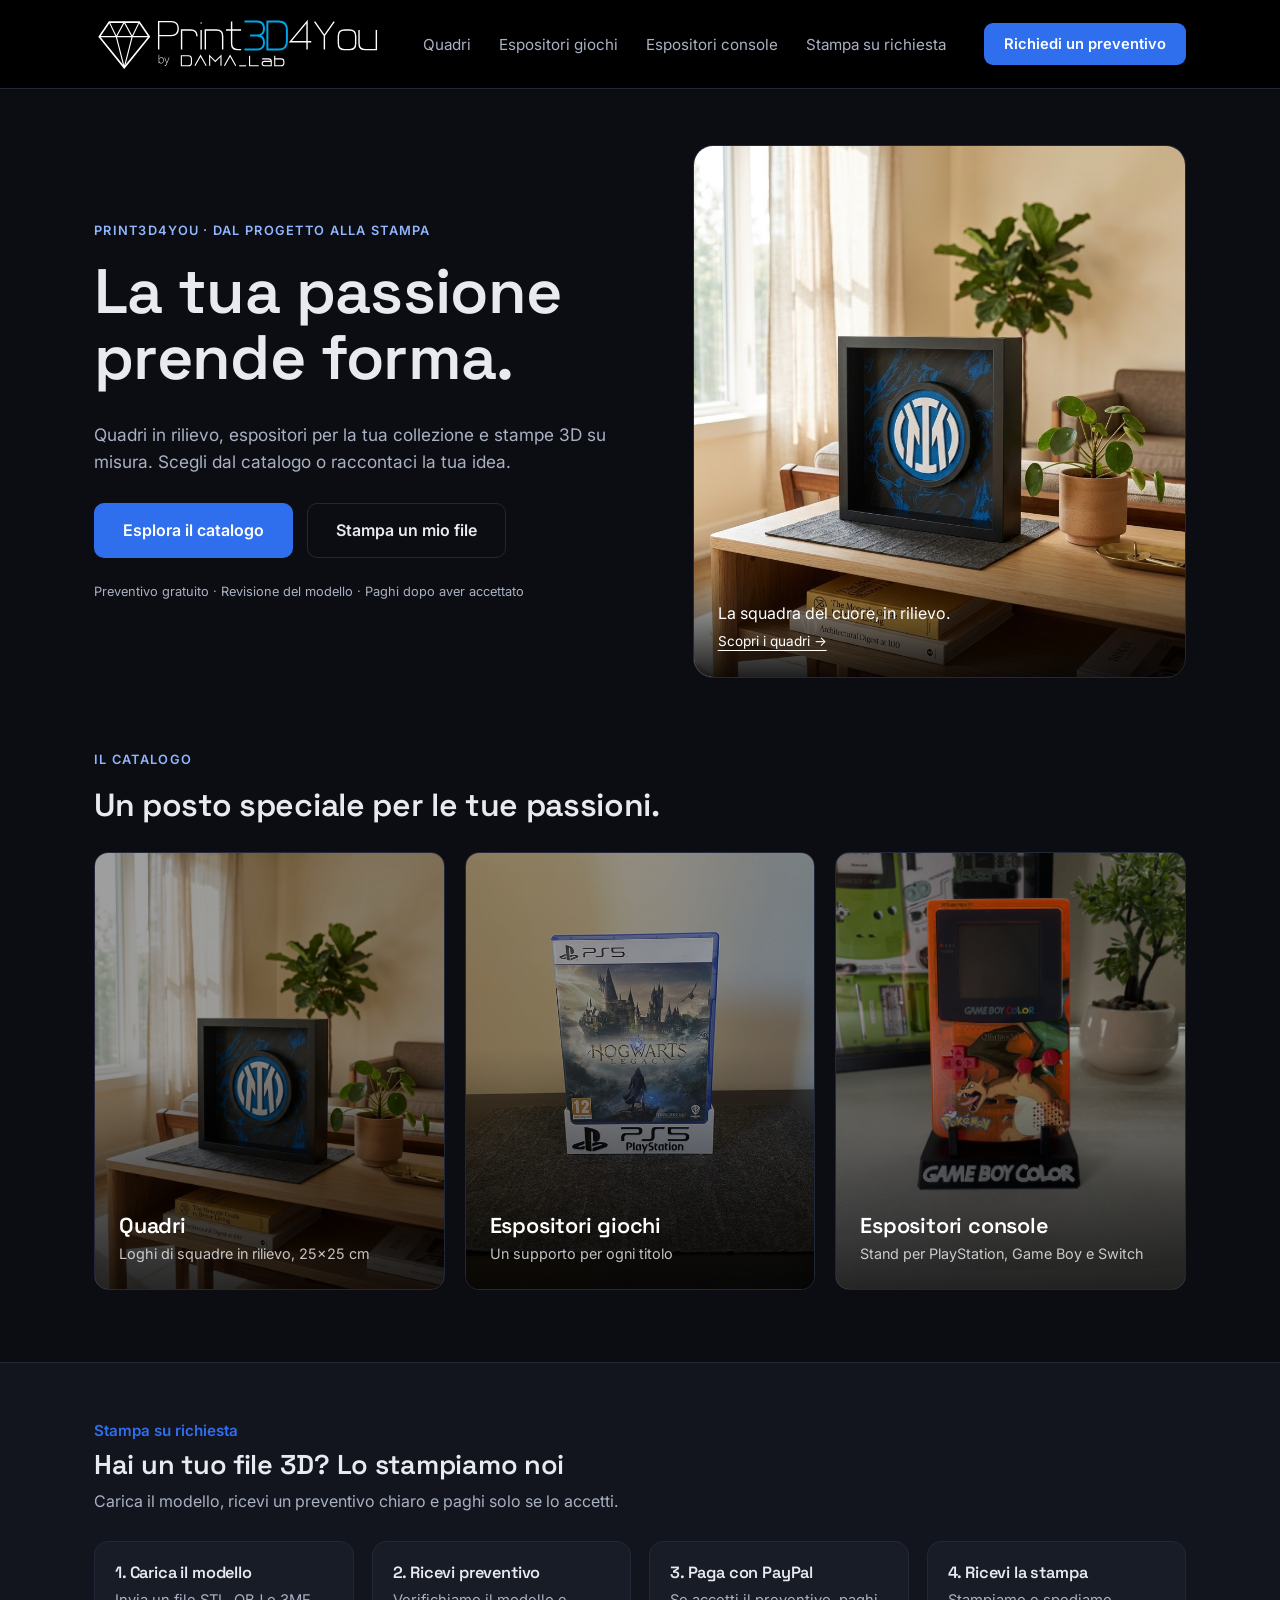
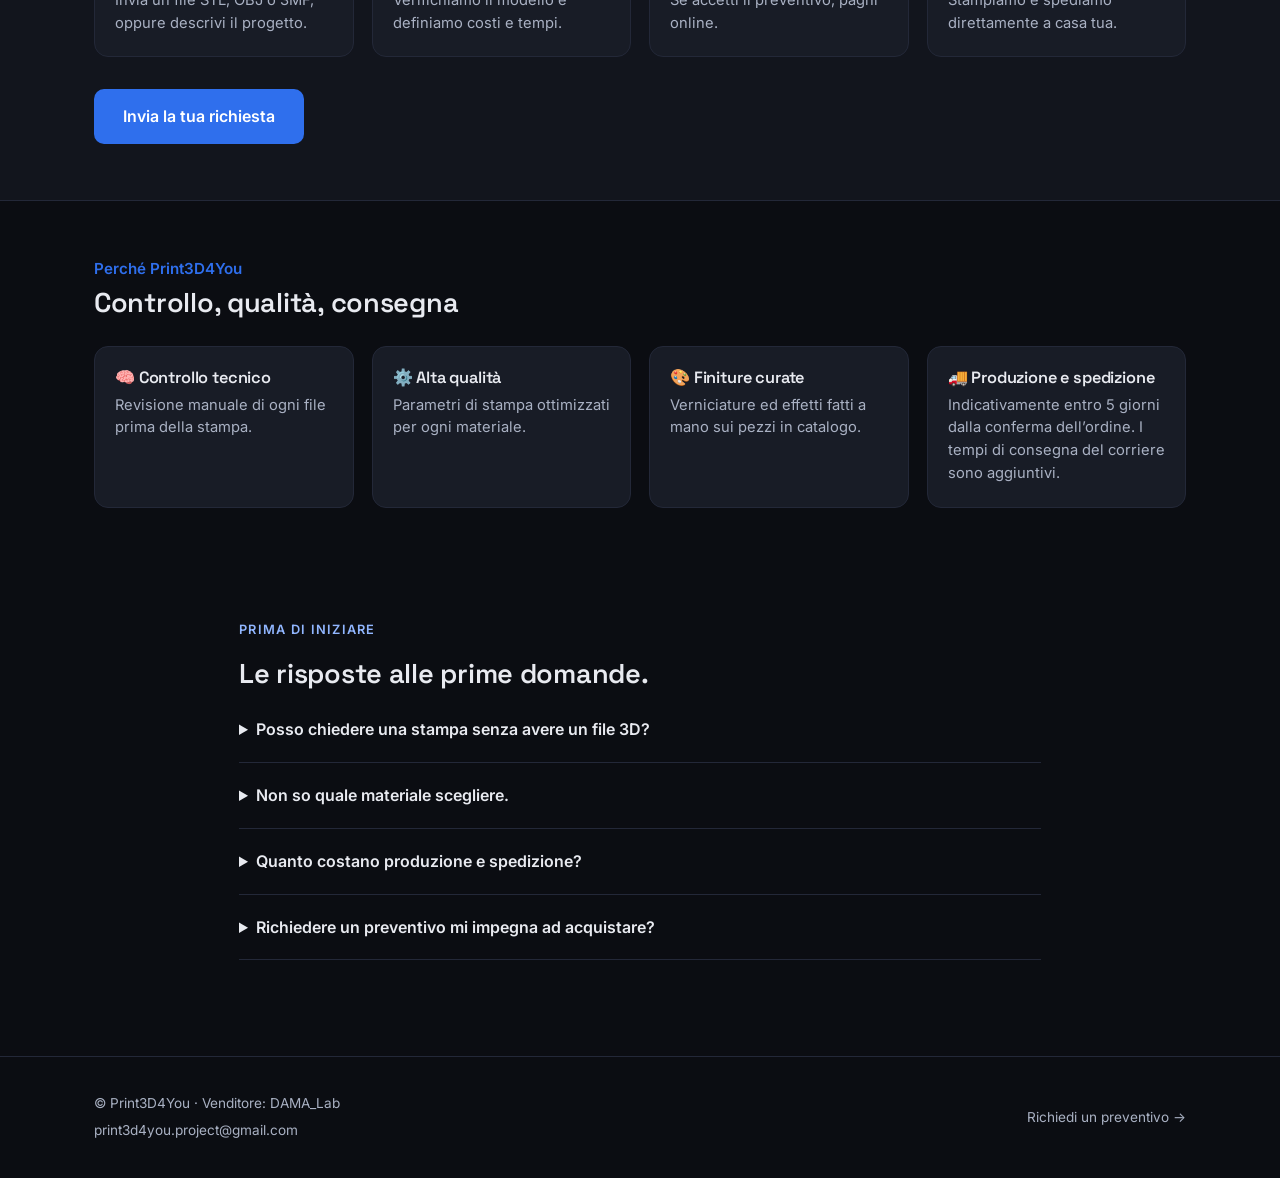
==== index.html @ f0dc63ad "Applica logo Print3D4You by DAMA_Lab bianco su nero al sito" ====
<!DOCTYPE html>
<html lang="it">
<head>
<meta charset="UTF-8">
<meta name="viewport" content="width=device-width, initial-scale=1.0">
<meta name="description" content="Stampa 3D su richiesta, quadri con loghi delle squadre ed espositori per console e videogiochi. Preventivo gratuito per prodotti a catalogo e progetti personalizzati.">
<title>Print3D4You | Stampa 3D su richiesta</title>
<link rel="preconnect" href="https://fonts.googleapis.com">
<link href="https://fonts.googleapis.com/css2?family=Space+Grotesk:wght@500;600;700&family=Inter:wght@400;500;600&display=swap" rel="stylesheet">
<link rel="stylesheet" href="styles.css">
<script>
window.TRACKING_CONFIG = { measurementId: "G-C6DGYZ65X0" };
</script>
<script async src="https://www.googletagmanager.com/gtag/js?id=G-C6DGYZ65X0"></script>
<script>
window.dataLayer = window.dataLayer || [];
function gtag(){dataLayer.push(arguments);}
gtag("js", new Date());
gtag("config", "G-C6DGYZ65X0");
</script>
<script src="tracking.js" defer></script>
<script src="site.js" defer></script>
</head>
<body>
<a class="skip-link" href="#contenuto">Vai al contenuto</a>

<header class="site">
  <nav class="nav" aria-label="Navigazione principale">
    <a class="brand" href="index.html">
      <img src="site_images/brand/print3d4you-by-dama-lab-nero.svg" alt="Print3D4You by DAMA_Lab" width="1660" height="320">
    </a>
    <button class="nav-toggle" type="button" aria-expanded="false" aria-controls="main-menu">Menu <span aria-hidden="true">☰</span></button>
    <ul id="main-menu">
      <li><a href="quadri.html">Quadri</a></li>
      <li><a href="espositori-giochi.html">Espositori giochi</a></li>
      <li><a href="espositori-console.html">Espositori console</a></li>
      <li><a href="richiesta.html">Stampa su richiesta</a></li>
    </ul>
    <a class="cta" href="richiesta.html">Richiedi un preventivo</a>
  </nav>
</header>

<main id="contenuto">

  <section class="hero hero-split">
    <div class="hero-copy">
      <span class="eyebrow">Print3D4You · Dal progetto alla stampa</span>
      <h1>La tua passione prende forma.</h1>
      <p class="lead">Quadri in rilievo, espositori per la tua collezione e stampe 3D su misura. Scegli dal catalogo o raccontaci la tua idea.</p>
      <div class="hero-actions">
        <a class="btn btn-primary" href="#catalogo">Esplora il catalogo</a>
        <a class="btn btn-ghost" href="richiesta.html">Stampa un mio file</a>
      </div>
      <p class="hero-note">Preventivo gratuito · Revisione del modello · Paghi dopo aver accettato</p>
    </div>
    <figure class="hero-visual">
      <img src="site_images/quadro_inter_1.jpg" alt="Quadro Inter con logo in rilievo e sfondo effetto marmo" fetchpriority="high" width="1024" height="1024">
      <figcaption><span>La squadra del cuore, in rilievo.</span><a href="quadri.html">Scopri i quadri →</a></figcaption>
    </figure>
  </section>

  <section class="categories" id="catalogo">
    <div class="wrap">
      <div class="section-heading"><span class="eyebrow">Il catalogo</span><h2>Un posto speciale per le tue passioni.</h2></div>
      <div class="cat-grid">
        <a class="cat-card" href="quadri.html">
          <img loading="lazy" decoding="async" src="site_images/quadro_inter_1.jpg" alt="Quadro logo squadra di calcio stampato in 3D">
          <div class="overlay">
            <h3>Quadri</h3>
            <span class="count">Loghi di squadre in rilievo, 25×25 cm</span>
          </div>
        </a>
        <a class="cat-card" href="espositori-giochi.html">
          <img loading="lazy" decoding="async" src="site_images/espo_ps5.jpg" alt="Espositore per videogioco PS5">
          <div class="overlay">
            <h3>Espositori giochi</h3>
            <span class="count">Un supporto per ogni titolo</span>
          </div>
        </a>
        <a class="cat-card" href="espositori-console.html">
          <img loading="lazy" decoding="async" src="site_images/console/game-boy-color-con-console.jpg" alt="Stand per Game Boy Color con console esposta">
          <div class="overlay">
            <h3>Espositori console</h3>
            <span class="count">Stand per PlayStation, Game Boy e Switch</span>
          </div>
        </a>
      </div>
    </div>
  </section>

  <section class="block tinted">
    <div class="wrap">
      <span class="kicker">Stampa su richiesta</span>
      <h2>Hai un tuo file 3D? Lo stampiamo noi</h2>
      <p>Carica il modello, ricevi un preventivo chiaro e paghi solo se lo accetti.</p>
      <div class="grid-4">
        <div class="feat">
          <h4>1. Carica il modello</h4>
          <p>Invia un file STL, OBJ o 3MF, oppure descrivi il progetto.</p>
        </div>
        <div class="feat">
          <h4>2. Ricevi preventivo</h4>
          <p>Verifichiamo il modello e definiamo costi e tempi.</p>
        </div>
        <div class="feat">
          <h4>3. Paga con PayPal</h4>
          <p>Se accetti il preventivo, paghi online.</p>
        </div>
        <div class="feat">
          <h4>4. Ricevi la stampa</h4>
          <p>Stampiamo e spediamo direttamente a casa tua.</p>
        </div>
      </div>
      <div style="margin-top:32px;">
        <a class="btn btn-primary" href="richiesta.html">Invia la tua richiesta</a>
      </div>
    </div>
  </section>

  <section class="block">
    <div class="wrap">
      <span class="kicker">Perché Print3D4You</span>
      <h2>Controllo, qualità, consegna</h2>
      <div class="grid-4">
        <div class="feat">
          <h4>🧠 Controllo tecnico</h4>
          <p>Revisione manuale di ogni file prima della stampa.</p>
        </div>
        <div class="feat">
          <h4>⚙️ Alta qualità</h4>
          <p>Parametri di stampa ottimizzati per ogni materiale.</p>
        </div>
        <div class="feat">
          <h4>🎨 Finiture curate</h4>
          <p>Verniciature ed effetti fatti a mano sui pezzi in catalogo.</p>
        </div>
        <div class="feat">
          <h4>🚚 Produzione e spedizione</h4>
          <p>Indicativamente entro 5 giorni dalla conferma dell’ordine. I tempi di consegna del corriere sono aggiuntivi.</p>
        </div>
      </div>
    </div>
  </section>

  <section class="block" id="domande">
    <div class="wrap faq-wrap">
      <span class="eyebrow">Prima di iniziare</span><h2>Le risposte alle prime domande.</h2>
      <details><summary>Posso chiedere una stampa senza avere un file 3D?</summary><p>Sì. Descrivi cosa vuoi realizzare nel modulo e indica dimensioni, utilizzo e quantità: valuteremo insieme la fattibilità.</p></details>
      <details><summary>Non so quale materiale scegliere.</summary><p>Scrivi “Consigliatemi voi” nel campo materiale e spiega come userai il pezzo, soprattutto se sarà esposto a calore o all’esterno.</p></details>
      <details><summary>Quanto costano produzione e spedizione?</summary><p>Il costo dipende da modello, materiale, finitura e quantità ed è specificato nel preventivo. Produzione e spedizione avvengono indicativamente entro 5 giorni dalla conferma dell’ordine; i tempi di consegna del corriere sono aggiuntivi. Per progetti complessi o quantità elevate, eventuali tempi diversi saranno indicati nel preventivo.</p></details>
      <details><summary>Richiedere un preventivo mi impegna ad acquistare?</summary><p>No. La richiesta è gratuita e puoi valutare il preventivo prima di accettarlo.</p></details>
    </div>
  </section>

</main>

<footer class="site">
  <div class="wrap">
    <div class="seller-contact">
      <p>© Print3D4You · Venditore: DAMA_Lab</p>
      <a href="mailto:print3d4you.project@gmail.com">print3d4you.project@gmail.com</a>
    </div>
    <a href="richiesta.html">Richiedi un preventivo →</a>
  </div>
</footer>

</body>
</html>
---- styles.css ----
/* ===== Print3D4You — Design System ===== */
:root{
  --bg: #0b0d12;
  --surface: #12151d;
  --surface-2: #181c26;
  --border: #232838;
  --text: #e8eaf0;
  --text-dim: #a9b1c3;
  --accent: #2f6fed;
  --accent-hover: #4a82f5;
  --accent-soft: rgba(47,111,237,0.12);
  --radius: 14px;
  --maxw: 1140px;
}

*{ box-sizing:border-box; }

html{ scroll-behavior:smooth; }

body{
  margin:0;
  background:var(--bg);
  color:var(--text);
  font-family:'Inter',-apple-system,sans-serif;
  line-height:1.55;
  -webkit-font-smoothing:antialiased;
}

h1,h2,h3,h4{
  font-family:'Space Grotesk',sans-serif;
  font-weight:600;
  line-height:1.15;
  margin:0 0 .5em;
  letter-spacing:-0.01em;
}

p{ margin:0 0 1em; color:var(--text-dim); max-width:65ch; }

a{ color:inherit; }

img{ max-width:100%; display:block; }

.wrap{ max-width:var(--maxw); margin:0 auto; padding:0 24px; }

/* ---- Header ---- */
header.site{
  position:sticky; top:0; z-index:50;
  background:#000;
  backdrop-filter:blur(10px);
  border-bottom:1px solid var(--border);
}
.nav{
  display:flex; align-items:center; justify-content:space-between;
  padding:16px 24px; max-width:var(--maxw); margin:0 auto;
}
.nav .brand{ display:flex; align-items:center; flex-shrink:0; text-decoration:none; }
.nav .brand img{ width:290px; height:auto; }
.nav ul{ list-style:none; display:flex; gap:28px; margin:0; padding:0; }
.nav ul a{ text-decoration:none; color:var(--text-dim); font-size:0.95rem; transition:color .2s; }
.nav ul a:hover, .nav ul a.active{ color:var(--text); }
.nav .cta{
  background:var(--accent); color:#fff; padding:10px 20px; border-radius:9px;
  text-decoration:none; font-size:0.92rem; font-weight:600; transition:background .2s;
}
.nav .cta:hover{ background:var(--accent-hover); }
.nav-toggle{ display:none; }

/* ---- Hero ---- */
.hero{ padding:72px 0 56px; max-width:var(--maxw); margin:0 auto; padding-left:24px; padding-right:24px; }
.hero h1{ font-size:clamp(2.1rem, 4.5vw, 3.2rem); max-width:16ch; }
.hero p.lead{ font-size:1.15rem; max-width:52ch; margin-bottom:1.6em; }
.hero-actions{ display:flex; gap:14px; flex-wrap:wrap; }

.btn{
  display:inline-block; padding:14px 28px; border-radius:10px;
  text-decoration:none; font-weight:600; font-size:1rem; transition:.2s;
  border:1px solid transparent;
}
.btn-primary{ background:var(--accent); color:#fff; }
.btn-primary:hover{ background:var(--accent-hover); }
.btn-ghost{ background:transparent; color:var(--text); border-color:var(--border); }
.btn-ghost:hover{ border-color:var(--accent); color:var(--accent); }

/* ---- Category tiles (hub) ---- */
.categories{ padding:8px 0 72px; }
.cat-grid{
  display:grid; grid-template-columns:repeat(3,1fr); gap:20px;
}
.cat-card{
  position:relative; display:block; text-decoration:none;
  border-radius:var(--radius); overflow:hidden; aspect-ratio:4/5;
  background:var(--surface); border:1px solid var(--border);
}
.cat-card img{
  position:absolute; inset:0; width:100%; height:100%; object-fit:cover;
  filter:brightness(0.62) saturate(1.05); transition:filter .35s, transform .35s;
}
.cat-card:hover img{ filter:brightness(0.75) saturate(1.15); transform:scale(1.04); }
.cat-card .overlay{
  position:absolute; inset:0; display:flex; flex-direction:column; justify-content:flex-end;
  padding:24px; background:linear-gradient(to top, rgba(0,0,0,0.75) 0%, rgba(0,0,0,0) 55%);
}
.cat-card h3{ color:#fff; font-size:1.35rem; margin-bottom:.2em; }
.cat-card .count{ color:rgba(255,255,255,0.75); font-size:0.9rem; }

/* ---- Sections ---- */
section.block{ padding:56px 0; }
section.block.tinted{ background:var(--surface); border-top:1px solid var(--border); border-bottom:1px solid var(--border); }
.block h2{ font-size:1.7rem; margin-bottom:.3em; }
.block .kicker{ color:var(--accent); font-size:0.95rem; font-weight:600; margin-bottom:.4em; display:block; }

.grid-4{ display:grid; grid-template-columns:repeat(4,1fr); gap:18px; margin-top:28px; }
.feat{
  background:var(--surface-2); border:1px solid var(--border); border-radius:var(--radius);
  padding:22px 20px;
}
.feat h4{ font-size:1.02rem; margin-bottom:.35em; }
.feat p{ font-size:0.92rem; margin:0; }

/* ---- Product grid (catalog pages) ---- */
.catalog-hero{ padding:52px 0 12px; }
.catalog-hero .breadcrumb{ color:var(--text-dim); font-size:0.9rem; margin-bottom:18px; }
.catalog-hero .breadcrumb a{ color:var(--text-dim); text-decoration:none; }
.catalog-hero .breadcrumb a:hover{ color:var(--accent); }
.catalog-hero h1{ font-size:clamp(1.8rem,3.5vw,2.6rem); }

.product-grid{
  display:grid; grid-template-columns:repeat(3,1fr); gap:22px;
  padding:32px 0 72px;
}
.product-card{
  background:var(--surface); border:1px solid var(--border); border-radius:var(--radius);
  overflow:hidden; display:flex; flex-direction:column;
}
.product-card .img-wrap{ aspect-ratio:1/1; overflow:hidden; background:#000; }
.product-card img{ width:100%; height:100%; object-fit:cover; transition:transform .4s; }
.product-card:hover img{ transform:scale(1.05); }
.product-card .info{ padding:18px 18px 20px; }
.product-card h3{ font-size:1.08rem; margin-bottom:.25em; }
.product-card .tag{ display:inline-block; font-size:0.78rem; color:var(--accent); background:var(--accent-soft); padding:3px 10px; border-radius:20px; margin-bottom:10px; }
.product-card p{ font-size:0.9rem; margin:0 0 14px; }
.product-card .price-row{ display:flex; align-items:center; justify-content:space-between; }
.product-card .price{ font-family:'Space Grotesk',sans-serif; font-weight:600; font-size:1.15rem; color:var(--text); }
.product-card .mini-btn{
  font-size:0.85rem; color:var(--accent); text-decoration:none; font-weight:600;
}
.product-card .mini-btn:hover{ color:var(--accent-hover); }

.empty-note{
  grid-column:1/-1; text-align:center; padding:40px 20px; color:var(--text-dim);
  border:1px dashed var(--border); border-radius:var(--radius);
}

/* ---- Footer ---- */
footer.site{
  border-top:1px solid var(--border); padding:36px 0; margin-top:40px;
}
footer.site .wrap{ display:flex; justify-content:space-between; align-items:center; flex-wrap:wrap; gap:12px; }
footer.site p{ margin:0; font-size:0.85rem; color:var(--text-dim); }
footer.site a{ color:var(--text-dim); text-decoration:none; font-size:0.85rem; }
footer.site a:hover{ color:var(--accent); }

/* ---- Responsive ---- */
@media (max-width:900px){
  .cat-grid{ grid-template-columns:1fr; }
  .product-grid{ grid-template-columns:repeat(2,1fr); }
  .grid-4{ grid-template-columns:repeat(2,1fr); }
  .nav ul{ display:none; }
}
@media (max-width:560px){
  .product-grid{ grid-template-columns:1fr; }
  .grid-4{ grid-template-columns:1fr; }
}

[hidden]{ display:none !important; }
:focus-visible{ outline:3px solid #8cb5ff; outline-offset:5px; }
.skip-link{ position:fixed; top:-100px; left:16px; z-index:100; background:var(--accent); padding:12px; border-radius:8px; }
.skip-link:focus{ top:12px; }
.eyebrow{ display:block; color:#91b6ff; font-size:.8rem; font-weight:600; letter-spacing:.1em; text-transform:uppercase; margin-bottom:18px; }
.hero-split{ display:grid; grid-template-columns:1.1fr 1fr; align-items:center; gap:56px; padding-top:56px; padding-bottom:64px; }
.hero-split h1{ max-width:14ch; font-size:clamp(2.4rem,4.9vw,4.1rem); line-height:1.05; }
.hero-split p.lead{ font-size:1.08rem; }
.hero-note{ font-size:.8rem; margin:24px 0 0; }
.hero-visual{ position:relative; margin:0; border-radius:20px; overflow:hidden; border:1px solid var(--border); }
.hero-visual img{ width:100%; height:auto; aspect-ratio:1/1.08; object-fit:cover; }
.hero-visual figcaption{ position:absolute; inset:auto 0 0; display:flex; flex-direction:column; gap:6px; padding:24px; color:white; background:linear-gradient(transparent,rgba(0,0,0,.88)); padding-top:60px; }
.hero-visual figcaption a{ font-size:.85rem; text-underline-offset:4px; }
.section-heading{ margin-bottom:28px; }
.section-heading h2{ font-size:clamp(1.5rem,3vw,2rem); }
.custom-art{ position:absolute; inset:0; display:grid; place-items:center; background:radial-gradient(ellipse at top right,#2d4e83,transparent 65%),#131d30; }
.custom-art span{ font-family:'Space Grotesk',sans-serif; font-size:4rem; line-height:1; letter-spacing:-.05em; color:#9eb9e9; transform:rotate(-12deg); padding-bottom:50px; }
.catalog-note{ max-width:80ch; padding:18px 20px; border-left:2px solid var(--accent); background:var(--accent-soft); font-size:.9rem; margin-top:24px; }
.catalog-filter{ display:flex; align-items:center; flex-wrap:wrap; gap:12px; padding-top:20px; }
.catalog-filter label{ font-weight:600; font-size:.9rem; }
.catalog-filter select{ background:var(--surface); color:var(--text); padding:12px; border:1px solid var(--border); border-radius:8px; font:inherit; }
#filter-count{ color:var(--text-dim); font-size:.85rem; }
.console-steps{ grid-template-columns:repeat(3,1fr); margin:30px 0; }
.console-steps h2{ font-size:1.1rem; }
.faq-wrap{ max-width:850px; }
details{ border-bottom:1px solid var(--border); padding:20px 0; }
summary{ cursor:pointer; font-weight:600; }
details p{ margin:16px 0 0; }
.req-wrap{ max-width:800px; margin:0 auto; padding:48px 24px 72px; }
.back-link{ display:inline-block; margin-bottom:22px; color:#91b6ff; text-decoration:none; font-weight:600; font-size:.92rem; }
.req-wrap h1{ font-size:clamp(1.9rem,4vw,2.7rem); }
.form-help{ font-size:.9rem; margin:20px 0; }
.form-help a{ color:#91b6ff; }
.form-card{ background:#fff; color-scheme:light; border-radius:var(--radius); overflow:hidden; padding:12px; }
.form-card iframe{ display:block; width:100%; border:0; color-scheme:light; }
.legal-mini{ background:var(--surface); border:1px solid var(--border); border-radius:var(--radius); padding:22px; margin-top:32px; }
.legal-mini h2{ font-size:1.05rem; }
.legal-mini p{ font-size:.85rem; }
.request-selection{ padding:24px; margin:24px 0; background:var(--accent-soft); border:1px solid var(--border); border-radius:var(--radius); }
.request-selection h2{ font-size:1.4rem; overflow-wrap:anywhere; }
.request-selection .eyebrow{ margin-bottom:10px; }
.request-selection p{ font-size:.9rem; margin:14px 0; }
button.btn{ font:inherit; font-weight:600; cursor:pointer; }
#copy-status{ display:block; margin-top:10px; font-size:.85rem; }
@media(max-width:1050px){ .nav{ gap:16px; flex-wrap:wrap; } .nav ul{ gap:16px; } .hero-split{ gap:28px; } }
@media(max-width:900px){
  .nav{ position:relative; }
  .nav-toggle{ display:inline-flex; align-items:center; gap:12px; margin-left:auto; background:var(--surface); color:var(--text); border:1px solid var(--border); border-radius:8px; padding:10px 14px; font:inherit; cursor:pointer; }
  .nav ul#main-menu{ display:flex; order:4; width:100%; flex-wrap:wrap; }
  .nav.js-navigation:has(.nav-toggle[aria-expanded="false"]) ul#main-menu{ display:none; }
  .nav ul#main-menu.is-open{ display:flex; }
  .nav ul a{ display:block; padding:12px 0; }
  .hero-split{ grid-template-columns:1fr 1fr; }
  .hero-split h1{ font-size:2.7rem; }
}
@media(max-width:640px){
  .nav{ padding:12px 18px; gap:10px; }
  .nav .brand img{ width:clamp(170px,58vw,230px); height:auto; }
  .nav .cta{ display:none; }
  .nav ul#main-menu{ flex-direction:column; gap:0; }
  .hero-split{ grid-template-columns:1fr; padding-top:36px; gap:32px; }
  .hero-split h1{ font-size:clamp(2.5rem,11vw,3.6rem); max-width:14ch; }
  .hero-visual img{ aspect-ratio:5/4; }
  .hero-actions .btn{ padding:13px 18px; }
  .cat-card{ aspect-ratio:5/4; }
  .console-steps{ grid-template-columns:1fr; }
  .req-wrap{ padding:32px 18px 48px; }
  .form-card{ padding:0; }
}
@media(prefers-reduced-motion:reduce){ html{ scroll-behavior:auto; } *,*::before,*::after{ transition:none !important; } }

.console-card .img-wrap{ display:block; position:relative; background:#e8e5de; }
.console-card img{ object-position:center 65%; }
.console-card .info{ display:flex; flex-direction:column; flex:1; }
.console-card .price-row{ margin-top:auto; gap:12px; }
.console-card.model-preview img{ object-fit:contain; background:var(--surface-2); image-rendering:auto; }
.preview-label{ position:absolute; left:12px; bottom:12px; padding:5px 9px; font-size:.75rem; background:rgba(11,13,18,.88); color:white; border-radius:6px; }
.quote-price{ font-size:.85rem; color:var(--text-dim); }
.product-views{ margin-bottom:18px; font-size:.8rem; color:#91b6ff; }
.product-views a{ text-underline-offset:3px; }
.seller-contact a{ display:inline-block; margin-top:6px; overflow-wrap:anywhere; }
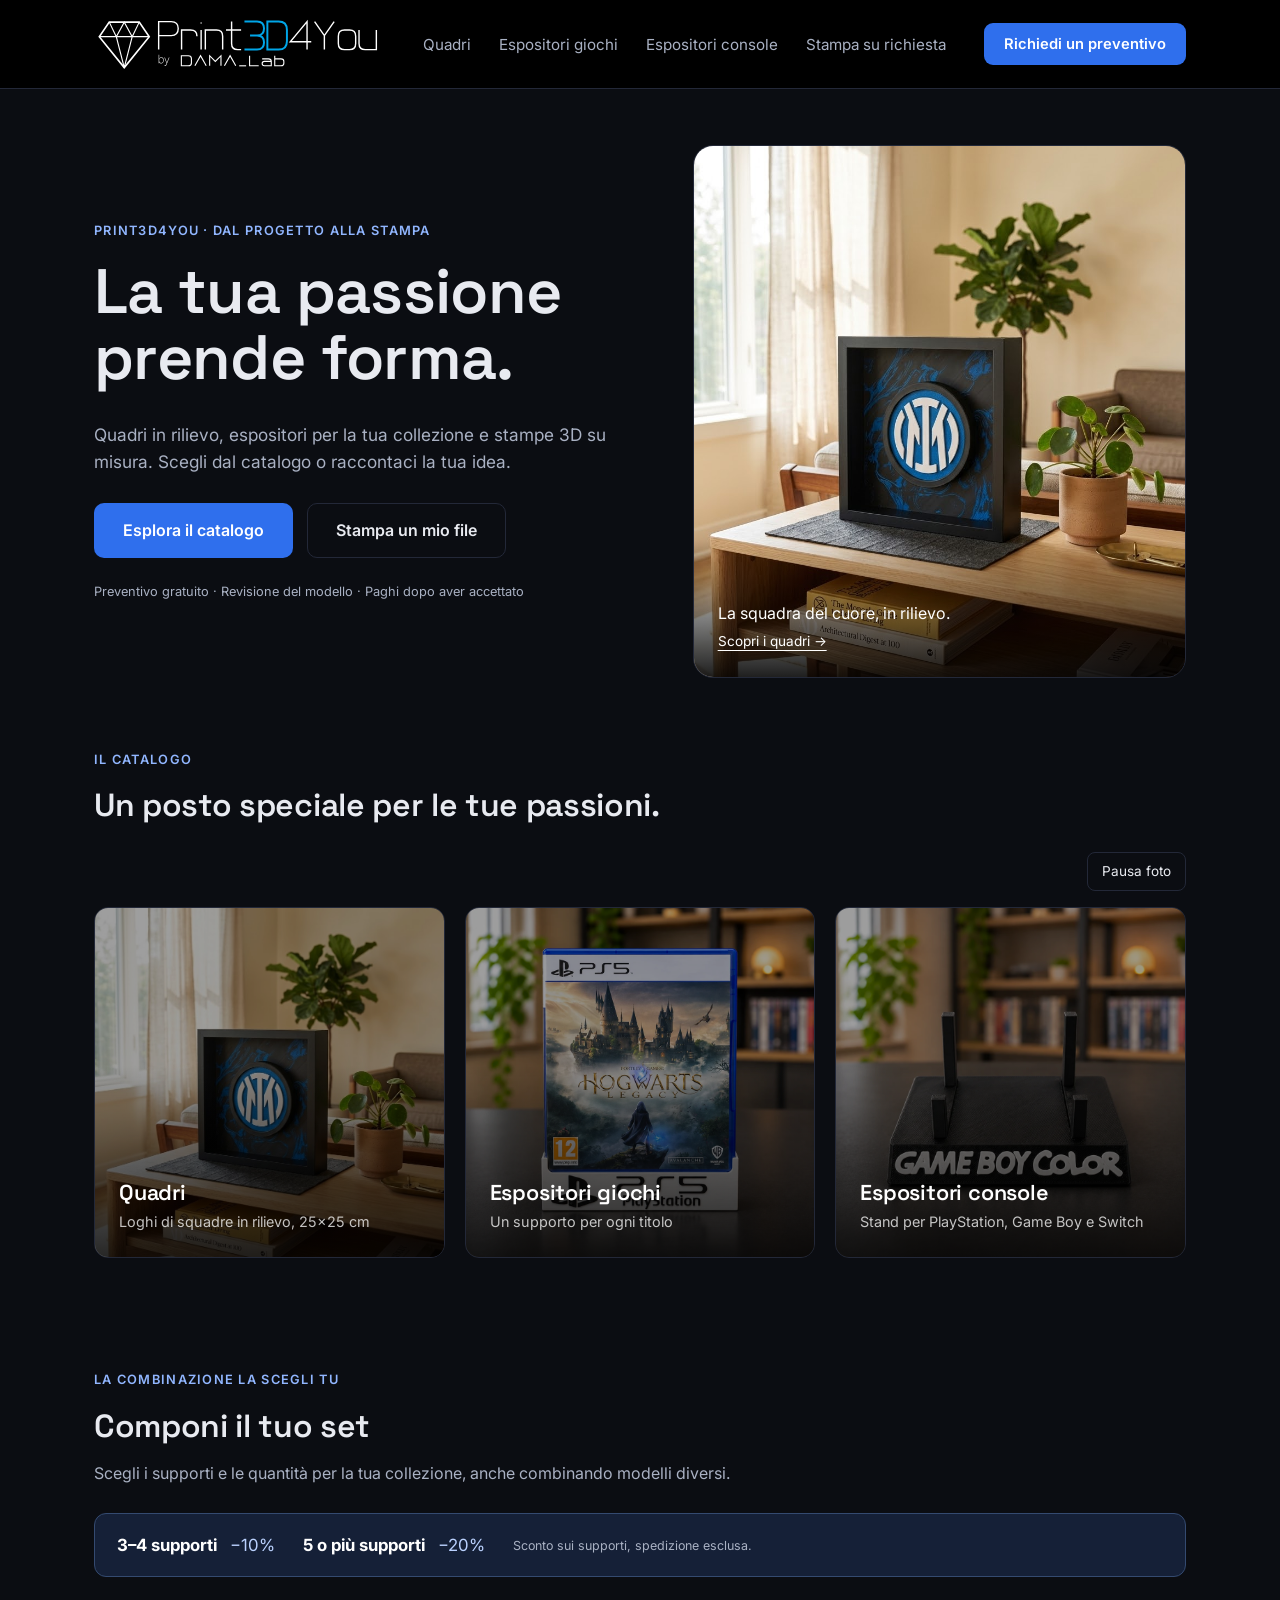
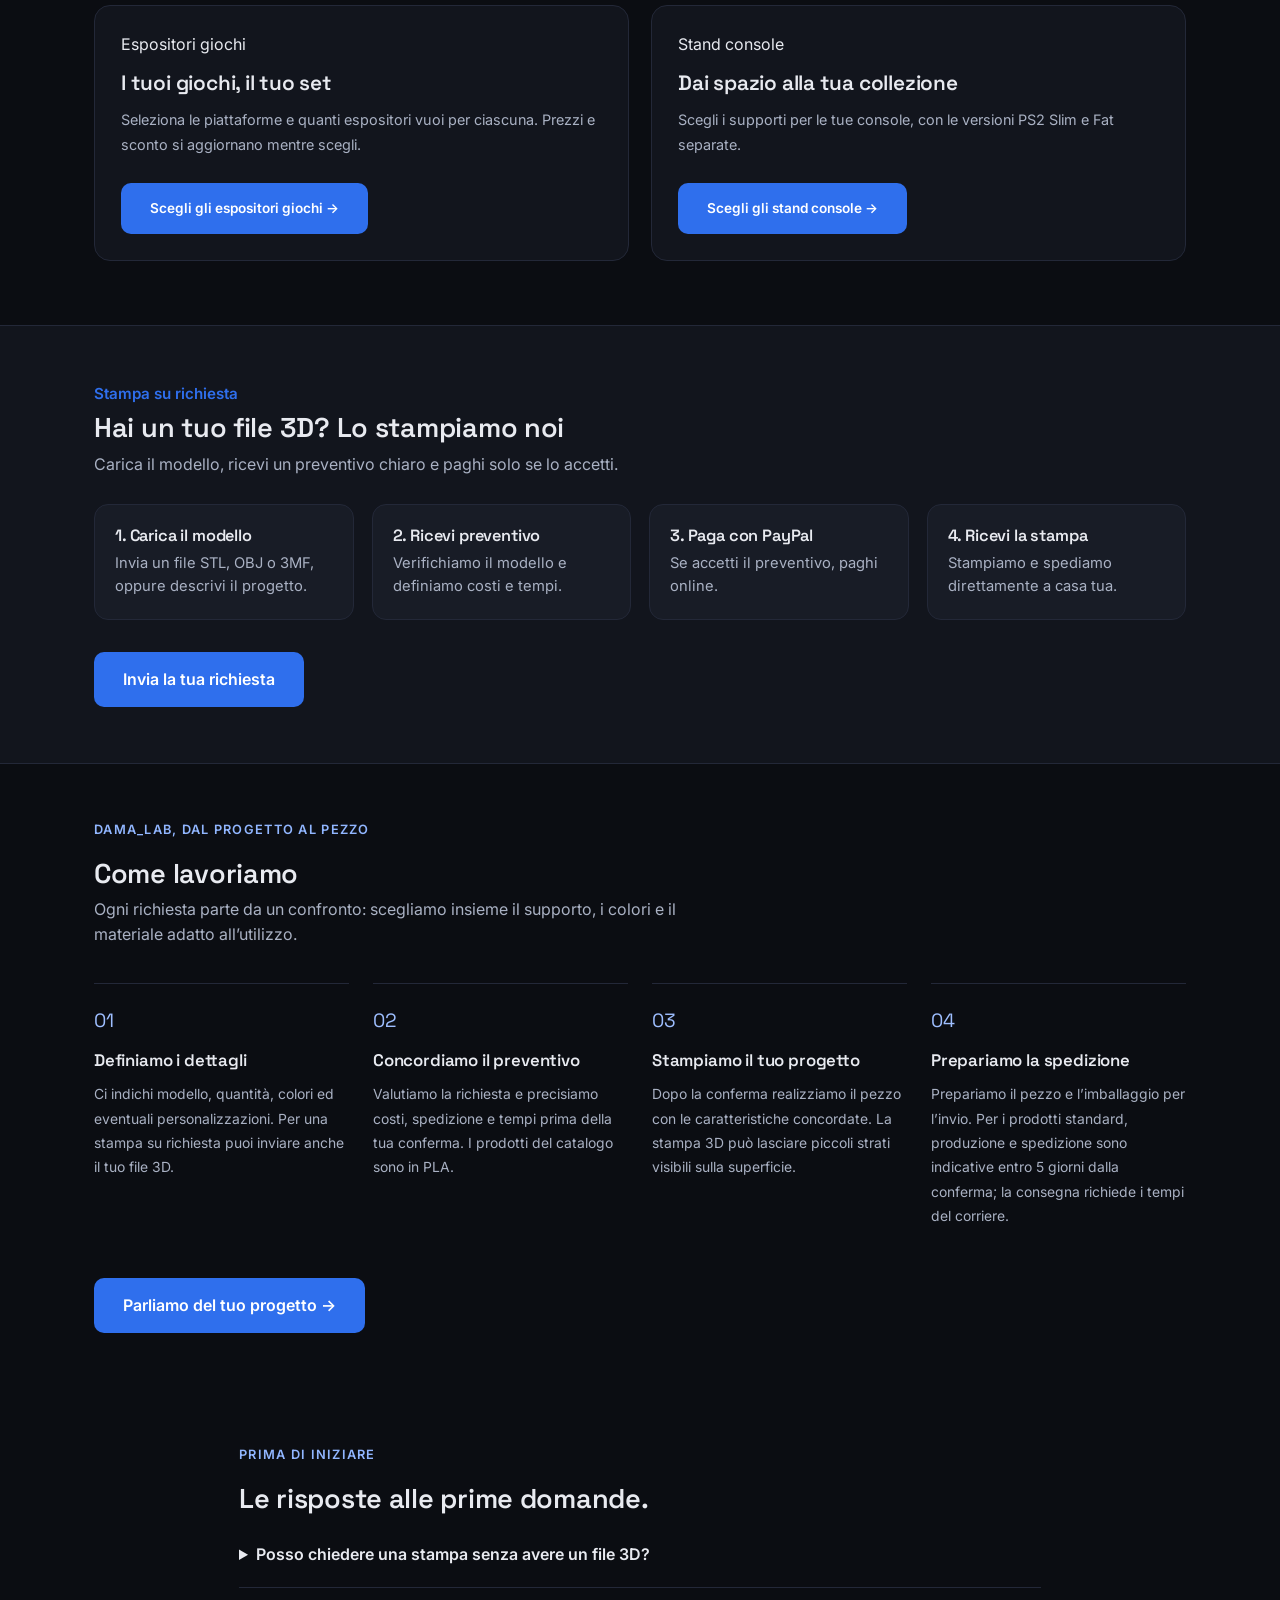
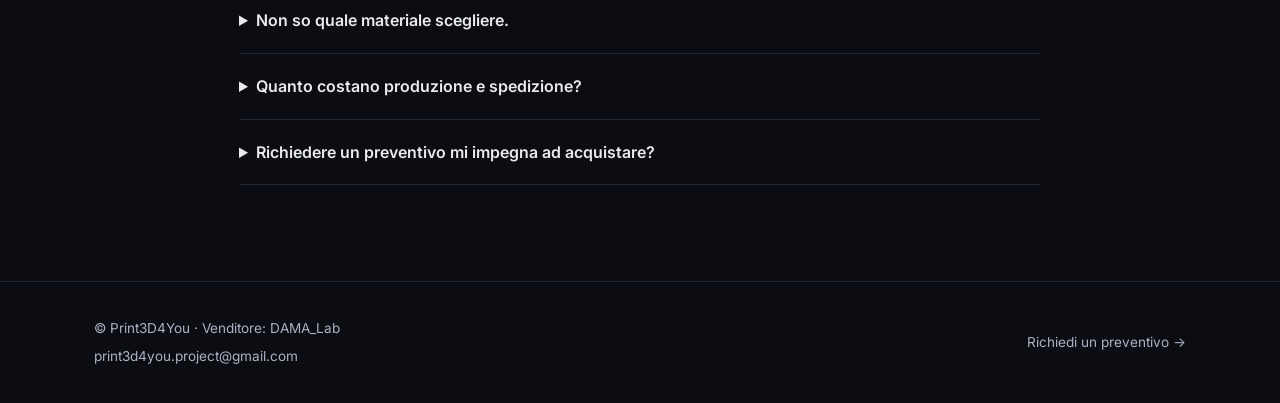
==== commit c37c7026: "Aggiorna catalogo, set personalizzati e categorie dinamiche" ====
--- a/index.html
+++ b/index.html
@@ -7,7 +7,11 @@
 <title>Print3D4You | Stampa 3D su richiesta</title>
 <link rel="preconnect" href="https://fonts.googleapis.com">
 <link href="https://fonts.googleapis.com/css2?family=Space+Grotesk:wght@500;600;700&family=Inter:wght@400;500;600&display=swap" rel="stylesheet">
-<link rel="stylesheet" href="styles.css">
+<link rel="stylesheet" href="styles.css?v=catalogo-20261104">
+
+
+
+
 <script>
 window.TRACKING_CONFIG = { measurementId: "G-C6DGYZ65X0" };
 </script>
@@ -19,7 +23,8 @@
 gtag("config", "G-C6DGYZ65X0");
 </script>
 <script src="tracking.js" defer></script>
-<script src="site.js" defer></script>
+<script src="catalogo.js?v=catalogo-20261104" defer></script>
+<script src="site.js?v=catalogo-20261104" defer></script>
 </head>
 <body>
 <a class="skip-link" href="#contenuto">Vai al contenuto</a>
@@ -62,23 +67,24 @@
   <section class="categories" id="catalogo">
     <div class="wrap">
       <div class="section-heading"><span class="eyebrow">Il catalogo</span><h2>Un posto speciale per le tue passioni.</h2></div>
+      <button class="category-motion" id="category-motion" type="button" hidden aria-pressed="false">Pausa foto</button>
       <div class="cat-grid">
-        <a class="cat-card" href="quadri.html">
+        <a class="cat-card" data-category-slideshow="quadri" href="quadri.html">
           <img loading="lazy" decoding="async" src="site_images/quadro_inter_1.jpg" alt="Quadro logo squadra di calcio stampato in 3D">
           <div class="overlay">
             <h3>Quadri</h3>
             <span class="count">Loghi di squadre in rilievo, 25×25 cm</span>
           </div>
         </a>
-        <a class="cat-card" href="espositori-giochi.html">
-          <img loading="lazy" decoding="async" src="site_images/espo_ps5.jpg" alt="Espositore per videogioco PS5">
+        <a class="cat-card" data-category-slideshow="giochi" href="espositori-giochi.html">
+          <img loading="lazy" decoding="async" src="site_images/giochi-ambientati/ps5.webp" alt="Espositore per videogioco PS5">
           <div class="overlay">
             <h3>Espositori giochi</h3>
             <span class="count">Un supporto per ogni titolo</span>
           </div>
         </a>
-        <a class="cat-card" href="espositori-console.html">
-          <img loading="lazy" decoding="async" src="site_images/console/game-boy-color-con-console.jpg" alt="Stand per Game Boy Color con console esposta">
+        <a class="cat-card" data-category-slideshow="console" href="espositori-console.html">
+          <img loading="lazy" decoding="async" src="site_images/console-ambientati/game-boy-color.webp" alt="Stand per Game Boy Color senza console">
           <div class="overlay">
             <h3>Espositori console</h3>
             <span class="count">Stand per PlayStation, Game Boy e Switch</span>
@@ -88,6 +94,7 @@
     </div>
   </section>
 
+  <div class="wrap"><section class="collector-section" id="set-collezionisti" aria-labelledby="sets-title"><div class="section-heading"><span class="eyebrow">La combinazione la scegli tu</span><h2 id="sets-title">Componi il tuo set</h2><p>Scegli i supporti e le quantità per la tua collezione, anche combinando modelli diversi.</p></div><div class="discount-strip"><span><strong>3–4 supporti</strong> −10%</span><span><strong>5 o più supporti</strong> −20%</span><small>Sconto sui supporti, spedizione esclusa.</small></div><div class="collector-grid collector-grid-two"><article class="collector-card"><span class="tag">Espositori giochi</span><h3>I tuoi giochi, il tuo set</h3><p>Seleziona le piattaforme e quanti espositori vuoi per ciascuna. Prezzi e sconto si aggiornano mentre scegli.</p><a class="btn btn-primary" href="componi-set.html?tipo=giochi">Scegli gli espositori giochi →</a></article><article class="collector-card"><span class="tag">Stand console</span><h3>Dai spazio alla tua collezione</h3><p>Scegli i supporti per le tue console, con le versioni PS2 Slim e Fat separate.</p><a class="btn btn-primary" href="componi-set.html?tipo=console">Scegli gli stand console →</a></article></div></section></div>
   <section class="block tinted">
     <div class="wrap">
       <span class="kicker">Stampa su richiesta</span>
@@ -117,30 +124,12 @@
     </div>
   </section>
 
-  <section class="block">
-    <div class="wrap">
-      <span class="kicker">Perché Print3D4You</span>
-      <h2>Controllo, qualità, consegna</h2>
-      <div class="grid-4">
-        <div class="feat">
-          <h4>🧠 Controllo tecnico</h4>
-          <p>Revisione manuale di ogni file prima della stampa.</p>
-        </div>
-        <div class="feat">
-          <h4>⚙️ Alta qualità</h4>
-          <p>Parametri di stampa ottimizzati per ogni materiale.</p>
-        </div>
-        <div class="feat">
-          <h4>🎨 Finiture curate</h4>
-          <p>Verniciature ed effetti fatti a mano sui pezzi in catalogo.</p>
-        </div>
-        <div class="feat">
-          <h4>🚚 Produzione e spedizione</h4>
-          <p>Indicativamente entro 5 giorni dalla conferma dell’ordine. I tempi di consegna del corriere sono aggiuntivi.</p>
-        </div>
-      </div>
-    </div>
-  </section>
+<section class="block" id="come-lavoriamo"><div class="wrap"><span class="eyebrow">DAMA_Lab, dal progetto al pezzo</span><h2>Come lavoriamo</h2><p class="lead">Ogni richiesta parte da un confronto: scegliamo insieme il supporto, i colori e il materiale adatto all’utilizzo.</p><div class="work-grid">
+ <article><span class="step-number">01</span><h3>Definiamo i dettagli</h3><p>Ci indichi modello, quantità, colori ed eventuali personalizzazioni. Per una stampa su richiesta puoi inviare anche il tuo file 3D.</p></article>
+ <article><span class="step-number">02</span><h3>Concordiamo il preventivo</h3><p>Valutiamo la richiesta e precisiamo costi, spedizione e tempi prima della tua conferma. I prodotti del catalogo sono in PLA.</p></article>
+ <article><span class="step-number">03</span><h3>Stampiamo il tuo progetto</h3><p>Dopo la conferma realizziamo il pezzo con le caratteristiche concordate. La stampa 3D può lasciare piccoli strati visibili sulla superficie.</p></article>
+ <article><span class="step-number">04</span><h3>Prepariamo la spedizione</h3><p>Prepariamo il pezzo e l’imballaggio per l’invio. Per i prodotti standard, produzione e spedizione sono indicative entro 5 giorni dalla conferma; la consegna richiede i tempi del corriere.</p></article>
+ </div><a class="btn btn-primary" href="richiesta.html">Parliamo del tuo progetto →</a></div></section>
 
   <section class="block" id="domande">
     <div class="wrap faq-wrap">
--- a/styles.css
+++ b/styles.css
@@ -253,3 +253,89 @@
 .product-views{ margin-bottom:18px; font-size:.8rem; color:#91b6ff; }
 .product-views a{ text-underline-offset:3px; }
 .seller-contact a{ display:inline-block; margin-top:6px; overflow-wrap:anywhere; }
+
+/* Anteprima schede prodotto e preventivi */
+.preview-banner{padding:9px 20px;background:#dce8ff;color:#182b4d;text-align:center;font-size:.8rem;line-height:1.5;}
+.preview-banner a{margin-left:16px;font-weight:600;color:#173d86;}
+.product-facts{font-size:.8rem;line-height:1.55;margin:18px 0;}
+.product-facts>div{padding:8px 0;border-top:1px solid var(--border);}
+.product-facts dt{font-weight:600;color:var(--text);}
+.product-facts dd{margin:3px 0 0;color:var(--text-dim);}
+.product-delivery{font-size:.77rem!important;line-height:1.6!important;color:var(--text-dim);}
+.product-delivery strong{display:block;color:#bdd0f8;font-weight:500;}
+.quote-label{font-size:.72rem;max-width:20ch;color:var(--text-dim);text-align:right;}
+.quick-quote{margin-top:18px;border-top:1px solid var(--border);padding-top:14px;}
+.quick-quote summary{cursor:pointer;color:#b5caff;font-weight:600;font-size:.86rem;}
+.quick-quote-form{display:grid;gap:12px;margin-top:18px;}
+.quick-quote-form label{display:grid;gap:7px;font-size:.8rem;color:var(--text);}
+.quick-quote-form label span{font-weight:400;color:var(--text-dim);}
+.quick-quote-form input,.quick-quote-form select{width:100%;min-width:0;background:#0b0d12;border:1px solid #3d4658;border-radius:7px;padding:10px;color:var(--text);font:inherit;}
+.quick-quote-form input:focus,.quick-quote-form select:focus{outline:2px solid #7da9ff;outline-offset:2px;}
+.quote-fields{display:grid;grid-template-columns:85px minmax(0,1fr);gap:12px;}
+.quote-hint{font-size:.77rem!important;line-height:1.6!important;color:var(--text-dim);margin:0!important;}
+.quick-quote-form button{font:inherit;cursor:pointer;border:0;text-align:left;line-height:1.6;}
+.collector-section{padding:40px 0 64px;}
+.collector-grid{display:grid;grid-template-columns:repeat(3,minmax(0,1fr));gap:22px;}
+.collector-card{border:1px solid var(--border);border-radius:16px;background:var(--surface);padding:26px;display:flex;flex-direction:column;align-items:flex-start;}
+.collector-card h3{font-size:1.3rem;margin:15px 0 12px;}
+.collector-card p{font-size:.9rem;color:var(--text-dim);line-height:1.7;}
+.collector-card .set-price{font-size:1.15rem;color:var(--text);margin-top:auto;padding-top:16px;}
+.set-price small{display:block;font-size:.75rem;color:var(--text-dim);font-weight:400;}
+.collector-card .btn{margin-top:12px;font-size:.85rem;}
+.catalog-shortcuts{display:flex;flex-wrap:wrap;gap:12px 28px;padding-bottom:18px;font-size:.85rem;}
+.work-grid{display:grid;grid-template-columns:repeat(4,minmax(0,1fr));gap:24px;margin:36px 0;}
+.work-grid article{border-top:1px solid var(--border);padding-top:22px;}
+.work-grid h3{font-size:1.05rem;margin:15px 0 12px;}
+.work-grid p{font-size:.87rem;color:var(--text-dim);line-height:1.75;}
+.step-number{color:#9ebeff;font-size:1.2rem;font-family:'Space Grotesk',sans-serif;}
+.selection-details{display:grid;gap:10px;margin:20px 0;}
+.selection-details>div{border-top:1px solid var(--border);padding-top:10px;}
+.selection-details dt{font-size:.78rem;color:var(--text-dim);}
+.selection-details dd{margin:4px 0 0;font-size:.95rem;overflow-wrap:anywhere;}
+.request-selection .btn{margin:10px 10px 10px 0;}
+@media(max-width:900px){.collector-grid{grid-template-columns:1fr;}.work-grid{grid-template-columns:repeat(2,minmax(0,1fr));}}
+@media(max-width:640px){.collector-card{padding:22px;}.work-grid{grid-template-columns:1fr;}.preview-banner{text-align:left;padding:8px 18px;}.preview-banner a{display:block;margin:0;}.product-card .info{padding:20px;}}
+
+.product-card>a.img-wrap{display:block;cursor:zoom-in;}
+.product-zoom{border:1px solid #485065;background:#10131b;color:#fff;border-radius:14px;padding:16px;max-width:min(94vw,1000px);max-height:94vh;}
+.product-zoom::backdrop{background:rgba(0,0,0,.85);}
+.product-zoom img{display:block;max-height:76vh;width:auto;max-width:100%;object-fit:contain;margin:auto;}
+.product-zoom p{font-size:.8rem;color:#c6cddd;margin:12px 0 0;}
+.zoom-close{display:block;margin:0 0 12px auto;border:1px solid #5b6578;border-radius:7px;padding:8px 14px;background:#222b3b;color:white;font:inherit;cursor:pointer;}
+
+/* Schede compatte: solo le informazioni utili alla scelta. */
+.product-facts{margin:12px 0 6px;font-size:.8rem;line-height:1.5;}
+.product-facts>div{border:0;padding:0;}
+.product-facts dt,.product-facts dd{display:inline;margin:0;}
+.product-facts dt::after{content:': ';}
+.product-meta{font-size:.78rem!important;line-height:1.5!important;color:var(--text-dim);margin:7px 0!important;}
+.product-delivery{font-size:.75rem!important;line-height:1.5!important;margin:7px 0 13px!important;color:#b8c8e5;}
+.product-card .product-views{margin:9px 0;font-size:.75rem;}
+.product-card .info{padding:18px;}
+.quick-quote{margin-top:12px;padding-top:12px;}
+.product-card .quote-label{max-width:none;font-size:.72rem;}
+
+.discount-strip{display:flex;flex-wrap:wrap;gap:12px 28px;align-items:center;background:#152037;border:1px solid #344a70;padding:18px 22px;border-radius:12px;margin:0 0 28px;}
+.discount-strip span{color:#bbd2ff;font-size:1.05rem;}.discount-strip strong{margin-right:8px;color:#fff;}.discount-strip small{font-size:.78rem;color:var(--text-dim);}
+.collector-grid-two{grid-template-columns:repeat(2,minmax(0,1fr));}
+.set-layout{display:grid;grid-template-columns:minmax(0,1fr) 360px;gap:32px;align-items:start;padding-bottom:64px;}
+.set-tabs{display:flex;gap:12px;flex-wrap:wrap;margin-bottom:20px;}.set-tabs button{border:1px solid #3b4660;background:#121620;color:#c8cfe0;border-radius:9px;padding:12px 18px;font:inherit;cursor:pointer;}.set-tabs button[aria-pressed="true"]{background:#254c95;border-color:#779ee4;color:white;}
+.set-product{display:grid;grid-template-columns:88px minmax(0,1fr) 80px;gap:16px;align-items:center;border:1px solid var(--border);border-radius:12px;padding:14px;margin-bottom:12px;background:var(--surface);}.set-product[hidden]{display:none;}.set-product.is-selected{border-color:#789fe7;background:#17243b;}.set-product img{border-radius:7px;object-fit:cover;}.set-product h3{font-size:.95rem;margin:0 0 8px;}.set-product p{font-size:.78rem;color:var(--text-dim);margin:0;}.set-product label{font-size:.72rem;color:var(--text-dim);display:grid;gap:7px;}
+.set-product input,.set-summary input,.set-summary select,.set-summary textarea{width:100%;min-width:0;background:#0c1018;border:1px solid #48556b;border-radius:7px;padding:10px;color:#fff;font:inherit;}
+.set-summary{position:sticky;top:110px;border:1px solid #3f5170;border-radius:15px;background:#121a29;padding:24px;}.set-summary h2{font-size:1.4rem;margin:0 0 22px;}.set-summary label{display:grid;gap:8px;margin:18px 0;font-size:.83rem;}.set-summary label span{color:var(--text-dim);font-size:.75rem;}.set-summary .btn{width:100%;margin:18px 0 12px;}.set-summary .btn:disabled{opacity:.45;cursor:not-allowed;}.set-summary-line{display:flex;gap:16px;justify-content:space-between;font-size:.82rem;line-height:1.6;margin:12px 0;}.set-summary-line strong{white-space:nowrap;font-weight:500;}
+#set-totals{border-top:1px solid #3b4860;padding-top:12px;margin-top:20px;}#set-totals p{display:flex;justify-content:space-between;gap:12px;font-size:.83rem;color:var(--text-dim);line-height:1.6;}#set-totals .set-grand-total{color:#fff;font-size:1.2rem;border-top:1px solid #3b4860;padding-top:15px;}#set-totals .discount-value{color:#b7e6c6;}#set-totals .set-saving-hint{color:#bdd3ff;display:block;}
+.selection-details dd{white-space:pre-line;}.request-full-text{width:100%;box-sizing:border-box;padding:16px;border:1px solid #4c5f7c;background:#0d1420;color:#dce7fa;border-radius:8px;font:inherit;font-size:.82rem;line-height:1.7;margin:16px 0;resize:vertical;}
+@media(max-width:900px){.set-layout{grid-template-columns:1fr;}.set-summary{position:static;}.collector-grid-two{grid-template-columns:1fr;}}
+@media(max-width:480px){.set-product{grid-template-columns:64px minmax(0,1fr) 64px;gap:10px;padding:10px;}.set-product img{width:64px;height:64px;}.set-product h3{font-size:.82rem;}.set-product input{padding:9px 5px;}.set-summary{padding:20px;}}
+
+/* Home: updated catalog photos with a gentle, optional crossfade. */
+.category-motion{display:block;margin:0 0 16px auto;background:transparent;color:var(--text);border:1px solid var(--border);border-radius:8px;padding:8px 14px;cursor:pointer;font:inherit;font-size:.85rem;}
+.category-motion[hidden]{display:none;}
+.cat-card[data-category-slideshow] img{object-fit:contain;background:#242321;}
+.cat-card .category-slide{opacity:1;transition:opacity .7s ease,filter .35s,transform .35s;}
+.cat-card .category-slide.is-hidden{opacity:0;}
+@media(prefers-reduced-motion:reduce){.cat-card .category-slide{transition:none;}}
+
+/* Uniform category framing on every screen, without letterboxing. */
+.cat-grid .cat-card{aspect-ratio:1/1;}
+.cat-grid .cat-card[data-category-slideshow] img{object-fit:cover;}
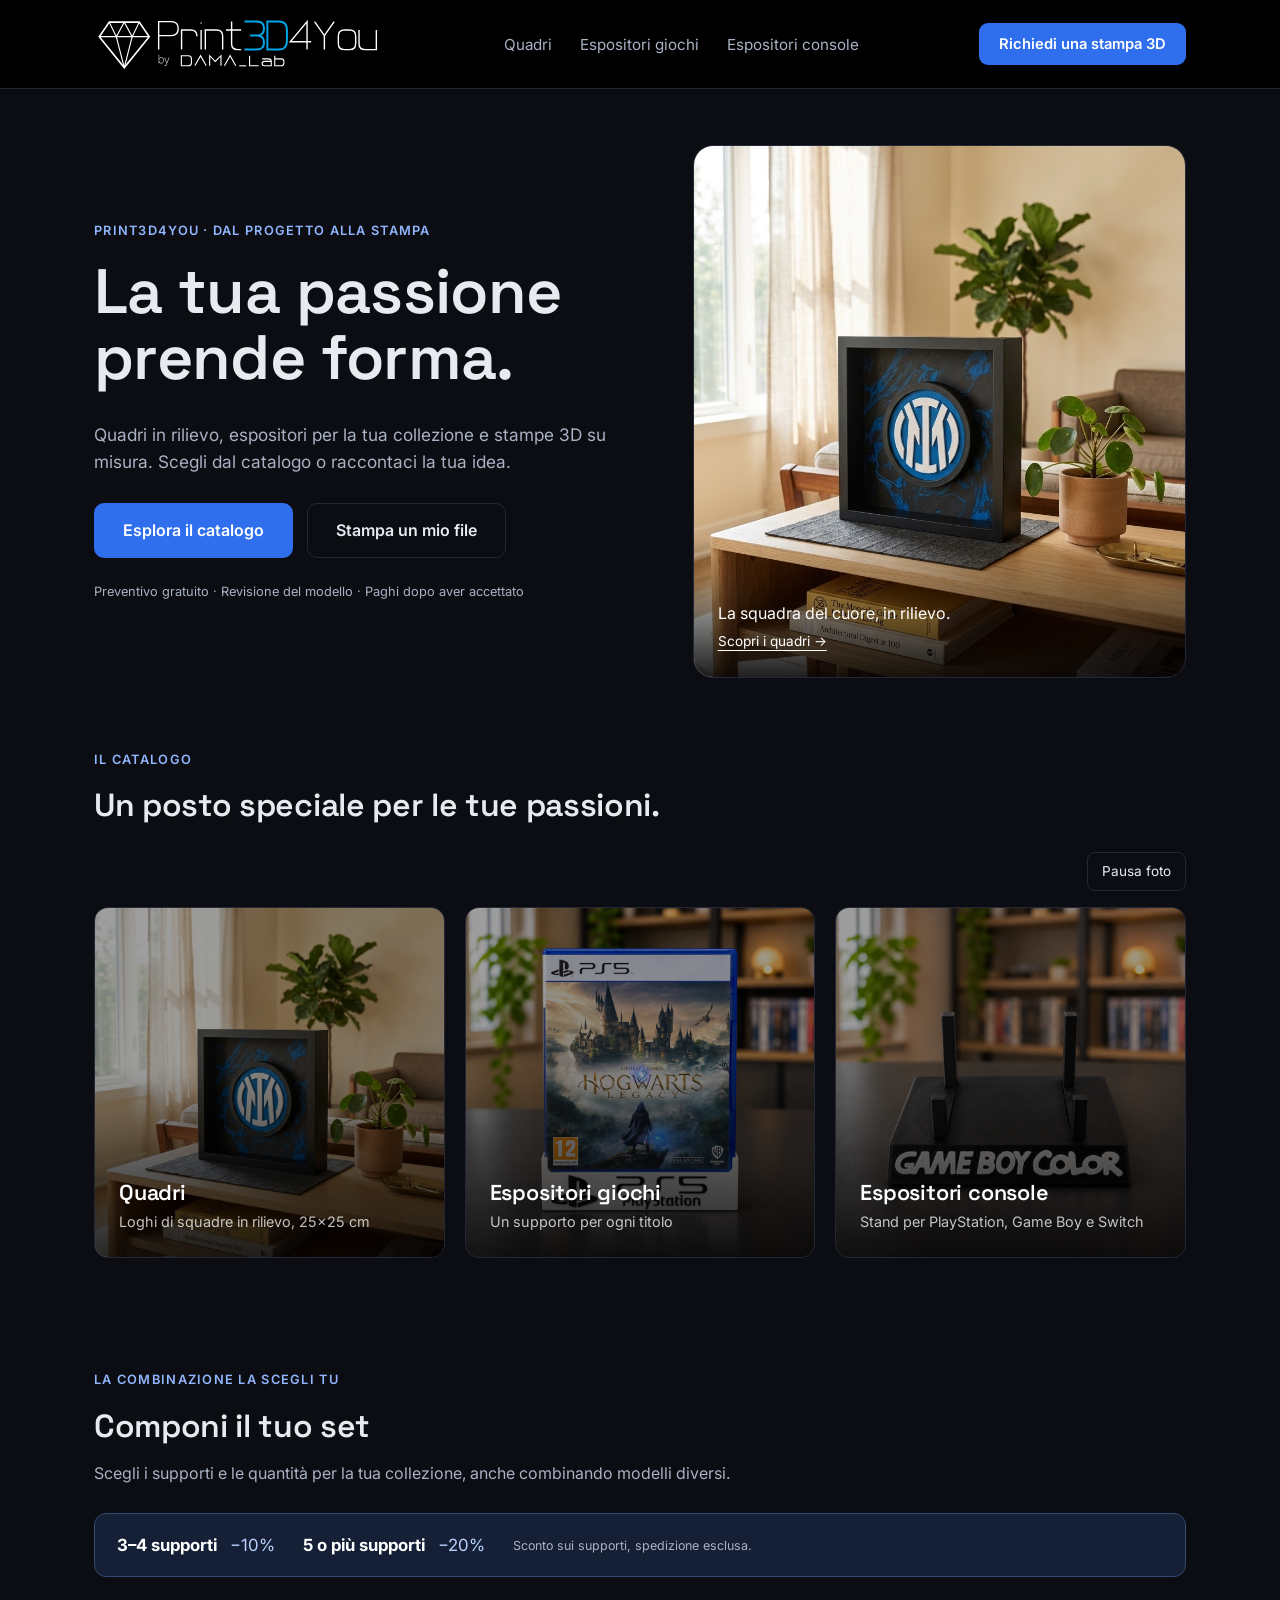
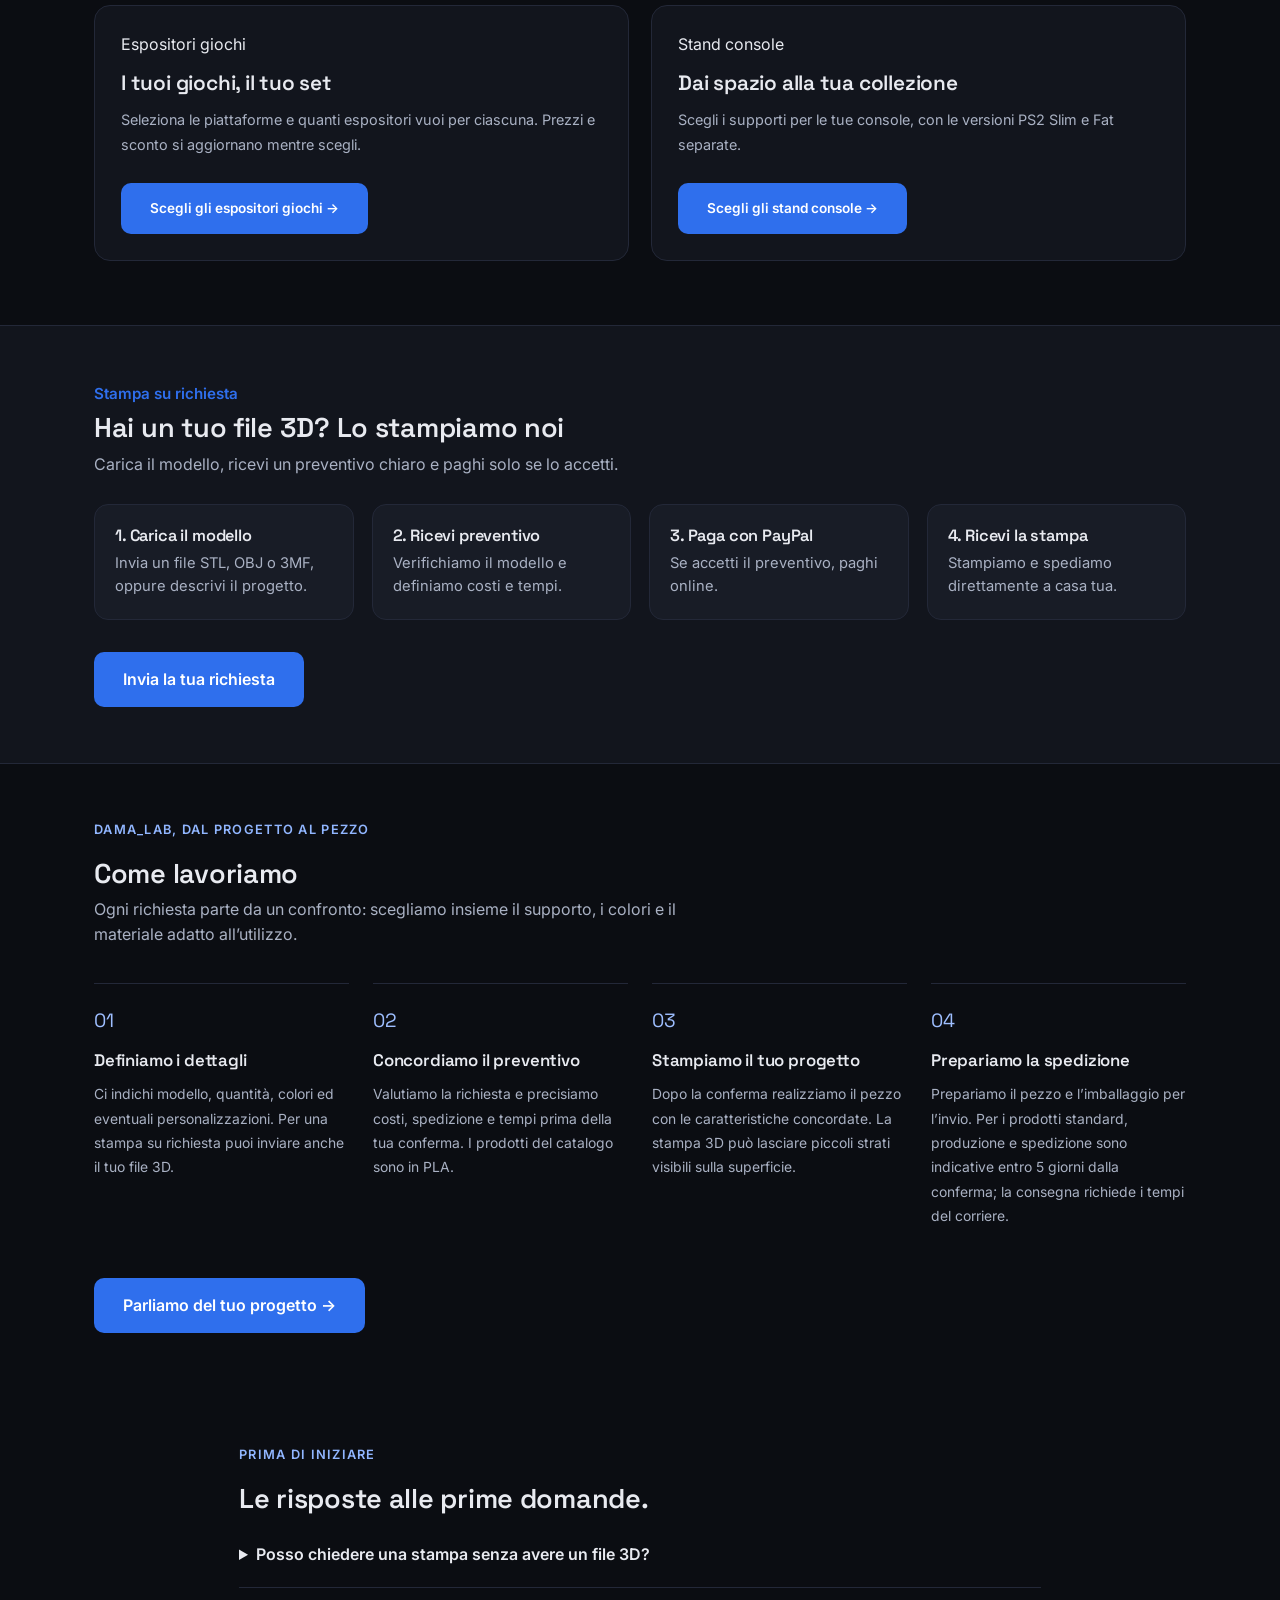
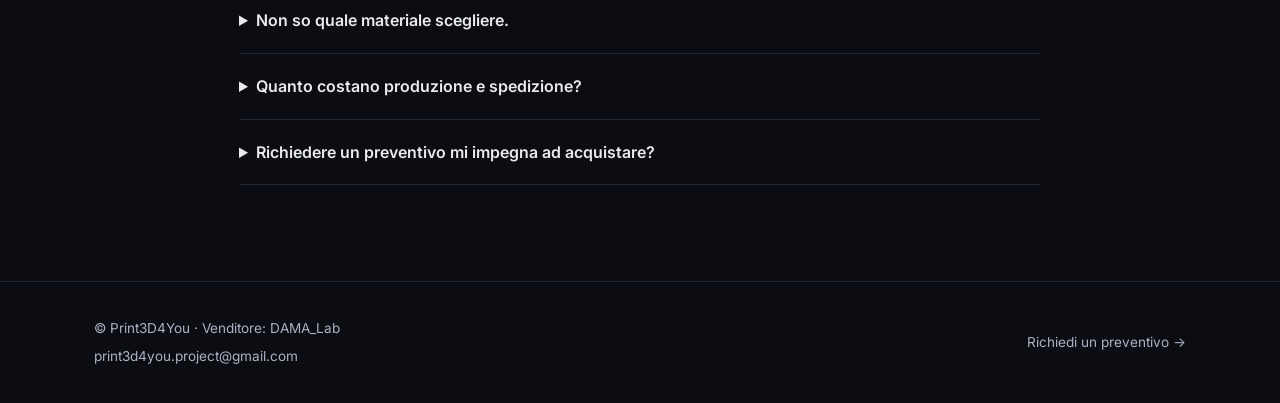
==== commit 553ae7ec: "Unifica accesso alle richieste di stampa 3D" ====
--- a/index.html
+++ b/index.html
@@ -7,7 +7,7 @@
 <title>Print3D4You | Stampa 3D su richiesta</title>
 <link rel="preconnect" href="https://fonts.googleapis.com">
 <link href="https://fonts.googleapis.com/css2?family=Space+Grotesk:wght@500;600;700&family=Inter:wght@400;500;600&display=swap" rel="stylesheet">
-<link rel="stylesheet" href="styles.css?v=catalogo-20261104">
+<link rel="stylesheet" href="styles.css?v=menu-20261105">
 
 
 
@@ -39,9 +39,8 @@
       <li><a href="quadri.html">Quadri</a></li>
       <li><a href="espositori-giochi.html">Espositori giochi</a></li>
       <li><a href="espositori-console.html">Espositori console</a></li>
-      <li><a href="richiesta.html">Stampa su richiesta</a></li>
     </ul>
-    <a class="cta" href="richiesta.html">Richiedi un preventivo</a>
+    <a class="cta" href="richiesta.html">Richiedi una stampa 3D</a>
   </nav>
 </header>
 
--- a/styles.css
+++ b/styles.css
@@ -230,7 +230,7 @@
 @media(max-width:640px){
   .nav{ padding:12px 18px; gap:10px; }
   .nav .brand img{ width:clamp(170px,58vw,230px); height:auto; }
-  .nav .cta{ display:none; }
+  .nav .cta{ display:block; order:3; width:100%; text-align:center; }
   .nav ul#main-menu{ flex-direction:column; gap:0; }
   .hero-split{ grid-template-columns:1fr; padding-top:36px; gap:32px; }
   .hero-split h1{ font-size:clamp(2.5rem,11vw,3.6rem); max-width:14ch; }
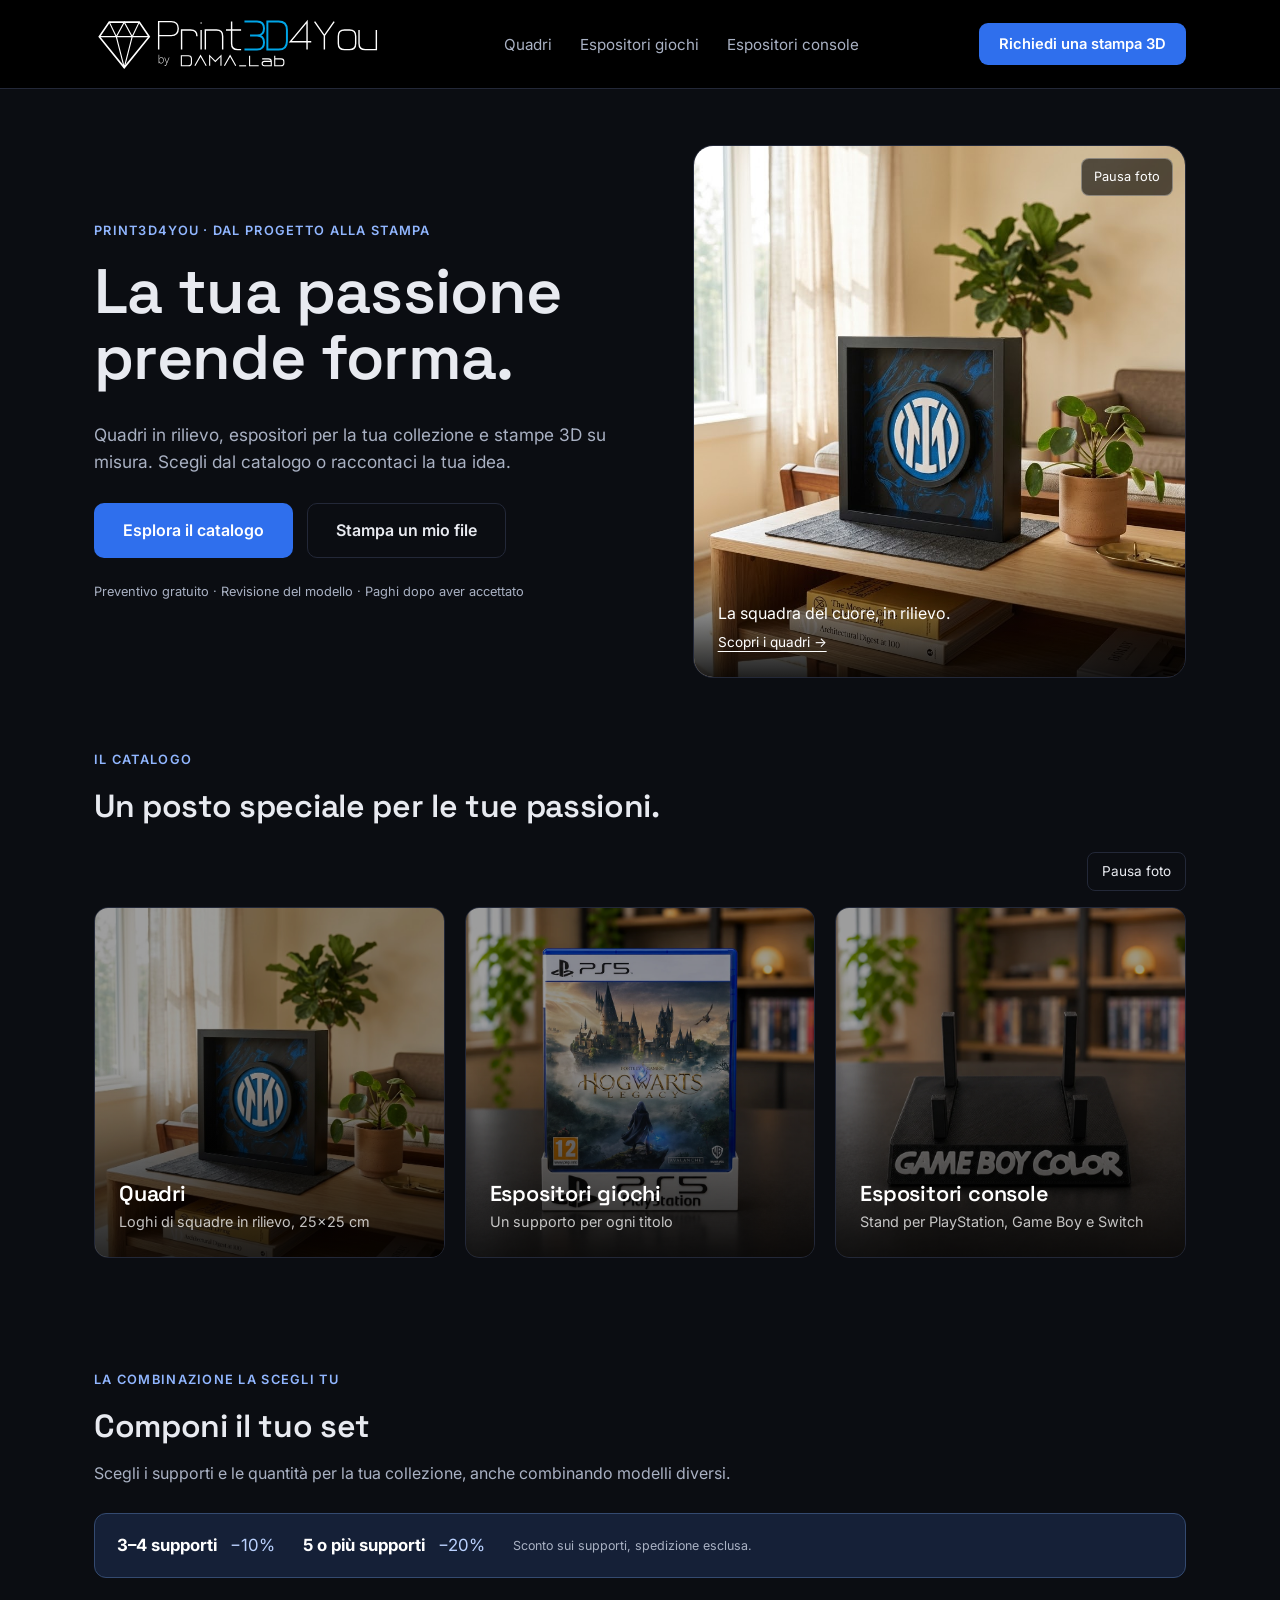
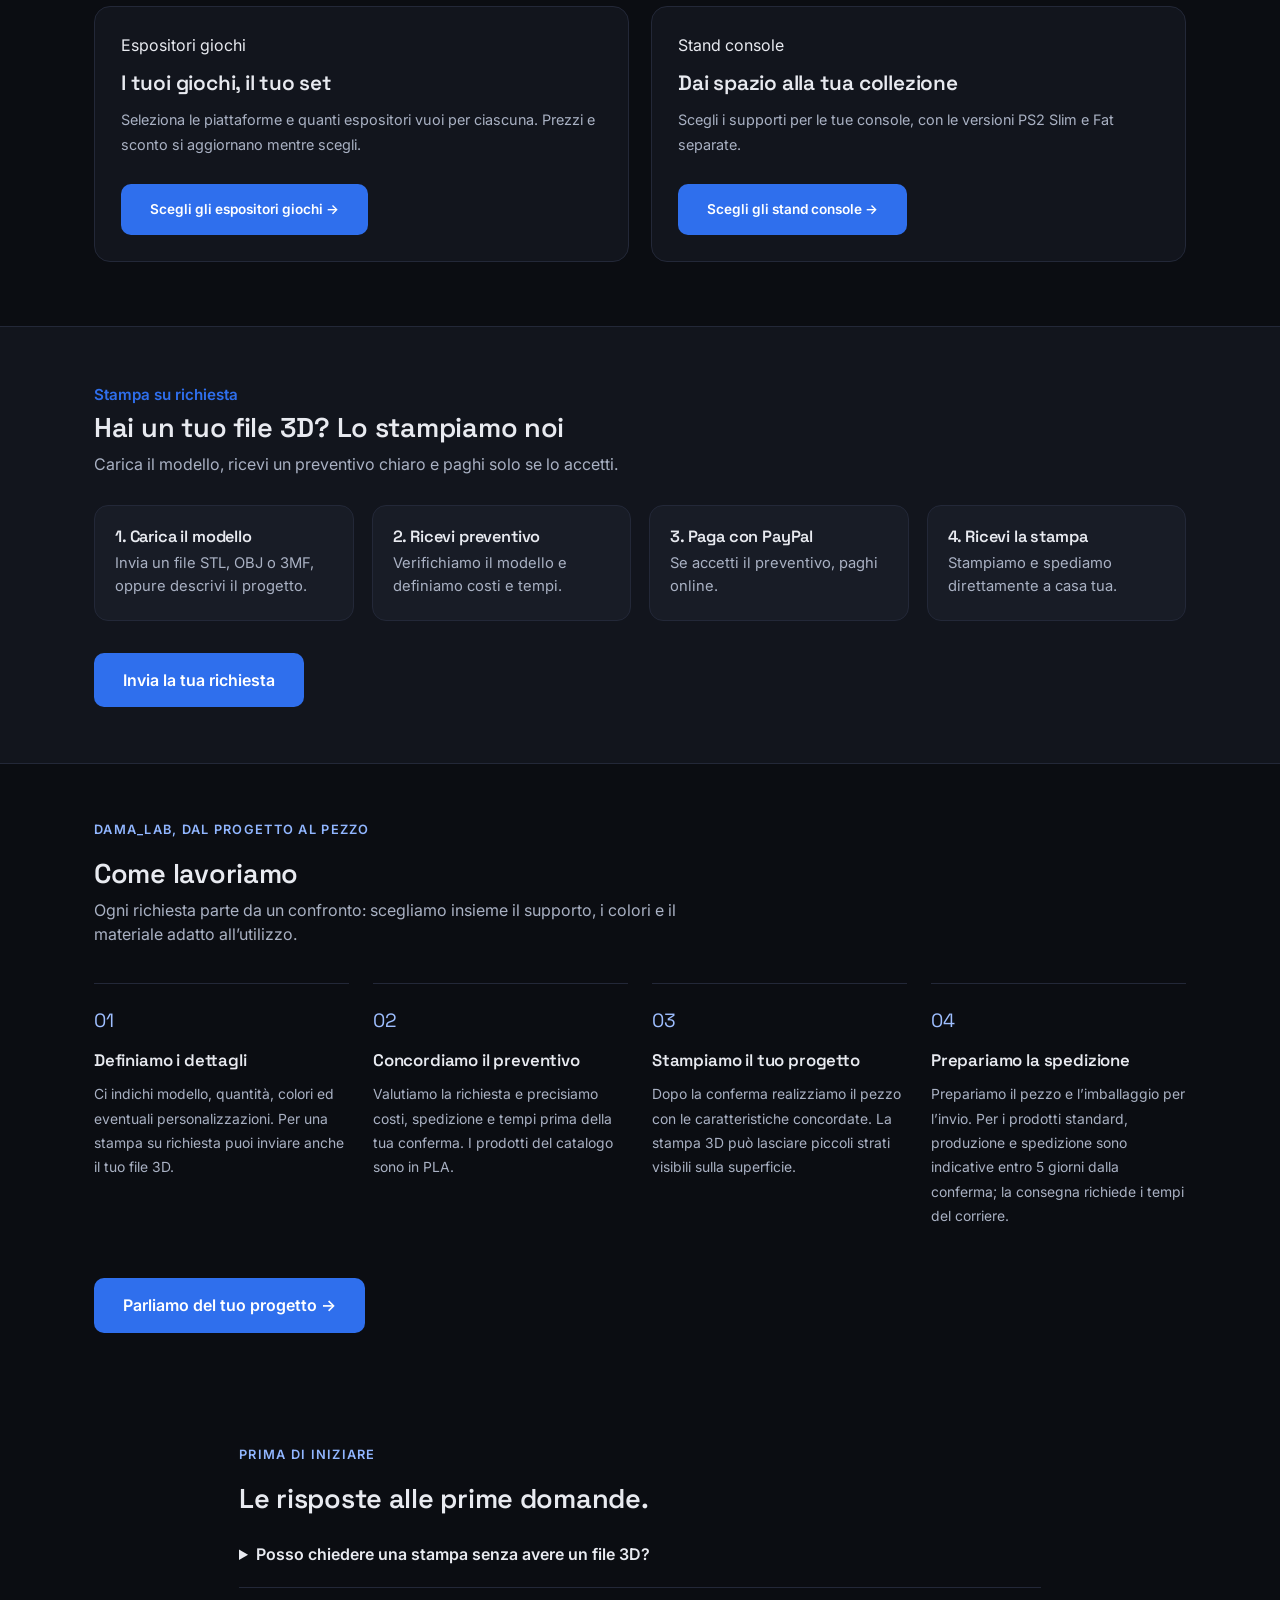
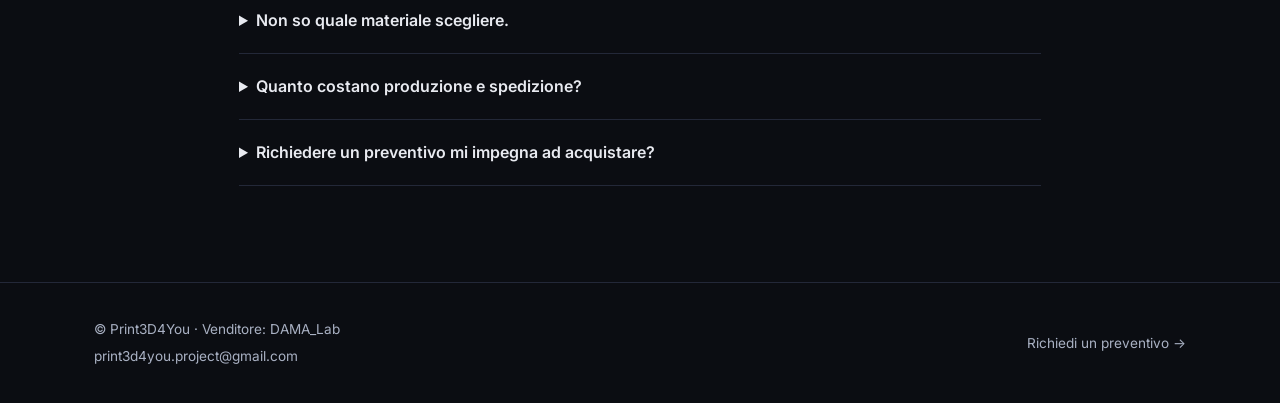
==== commit b864275b: "Alterna tre categorie nella vetrina iniziale ogni 3 secondi" ====
--- a/index.html
+++ b/index.html
@@ -7,7 +7,7 @@
 <title>Print3D4You | Stampa 3D su richiesta</title>
 <link rel="preconnect" href="https://fonts.googleapis.com">
 <link href="https://fonts.googleapis.com/css2?family=Space+Grotesk:wght@500;600;700&family=Inter:wght@400;500;600&display=swap" rel="stylesheet">
-<link rel="stylesheet" href="styles.css?v=menu-20261105">
+<link rel="stylesheet" href="styles.css?v=hero-20261105">
 
 
 
@@ -24,7 +24,7 @@
 </script>
 <script src="tracking.js" defer></script>
 <script src="catalogo.js?v=catalogo-20261104" defer></script>
-<script src="site.js?v=catalogo-20261104" defer></script>
+<script src="site.js?v=hero-20261105" defer></script>
 </head>
 <body>
 <a class="skip-link" href="#contenuto">Vai al contenuto</a>
@@ -57,7 +57,8 @@
       </div>
       <p class="hero-note">Preventivo gratuito · Revisione del modello · Paghi dopo aver accettato</p>
     </div>
-    <figure class="hero-visual">
+    <figure class="hero-visual" data-hero-slideshow>
+      <button type="button" class="hero-motion" data-hero-pause hidden aria-pressed="false">Pausa foto</button>
       <img src="site_images/quadro_inter_1.jpg" alt="Quadro Inter con logo in rilievo e sfondo effetto marmo" fetchpriority="high" width="1024" height="1024">
       <figcaption><span>La squadra del cuore, in rilievo.</span><a href="quadri.html">Scopri i quadri →</a></figcaption>
     </figure>
--- a/styles.css
+++ b/styles.css
@@ -339,3 +339,12 @@
 /* Uniform category framing on every screen, without letterboxing. */
 .cat-grid .cat-card{aspect-ratio:1/1;}
 .cat-grid .cat-card[data-category-slideshow] img{object-fit:cover;}
+
+/* Hero cycles once through each category every three seconds. */
+.hero-visual[data-hero-slideshow]{aspect-ratio:1/1.08;}
+.hero-visual[data-hero-slideshow] .hero-slide{position:absolute;inset:0;width:100%;height:100%;aspect-ratio:auto;object-fit:cover;opacity:1;transition:opacity .6s ease;}
+.hero-visual[data-hero-slideshow] .hero-slide.is-hidden{opacity:0;}
+.hero-motion{position:absolute;top:12px;right:12px;z-index:2;border:1px solid #ffffff55;border-radius:8px;background:#0009;color:white;padding:8px 12px;cursor:pointer;font:inherit;font-size:.8rem;}
+.hero-motion[hidden]{display:none;}
+@media(max-width:640px){.hero-visual[data-hero-slideshow]{aspect-ratio:1/1;}}
+@media(prefers-reduced-motion:reduce){.hero-visual[data-hero-slideshow] .hero-slide{transition:none;}}
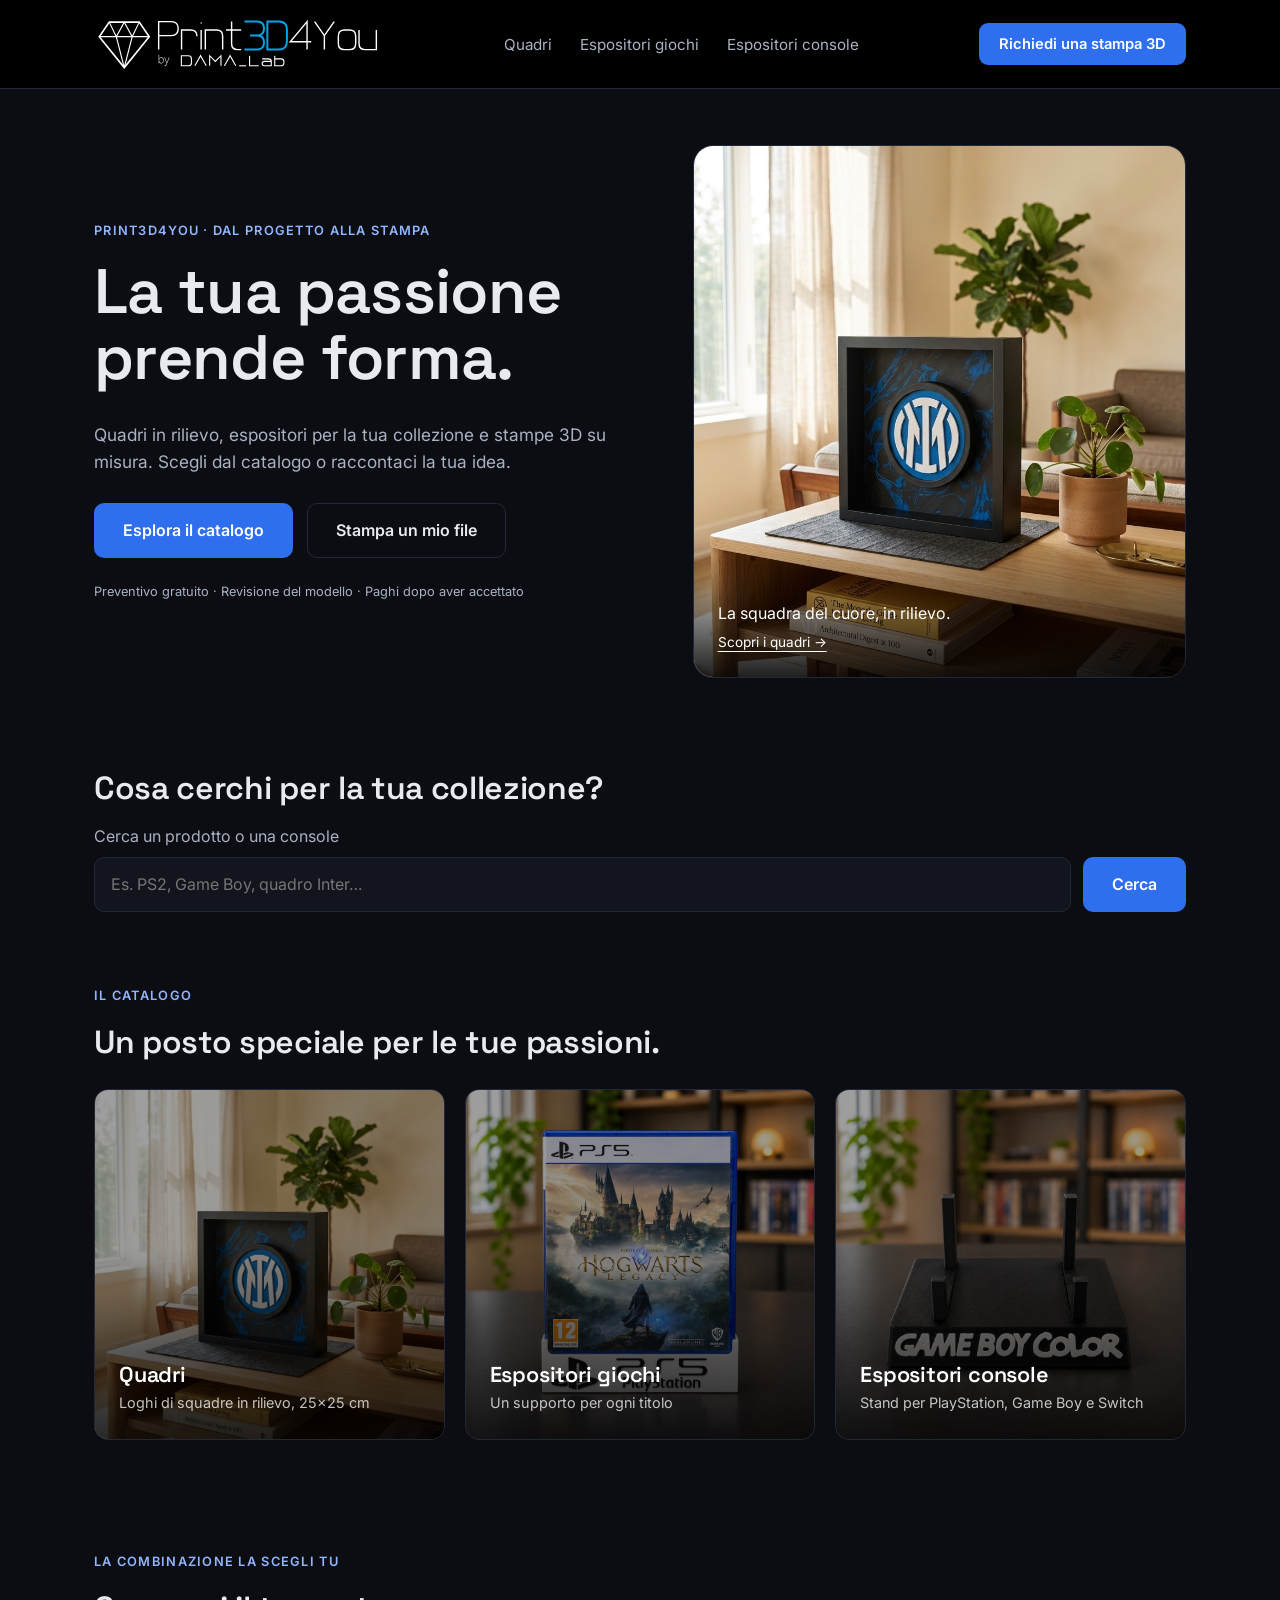
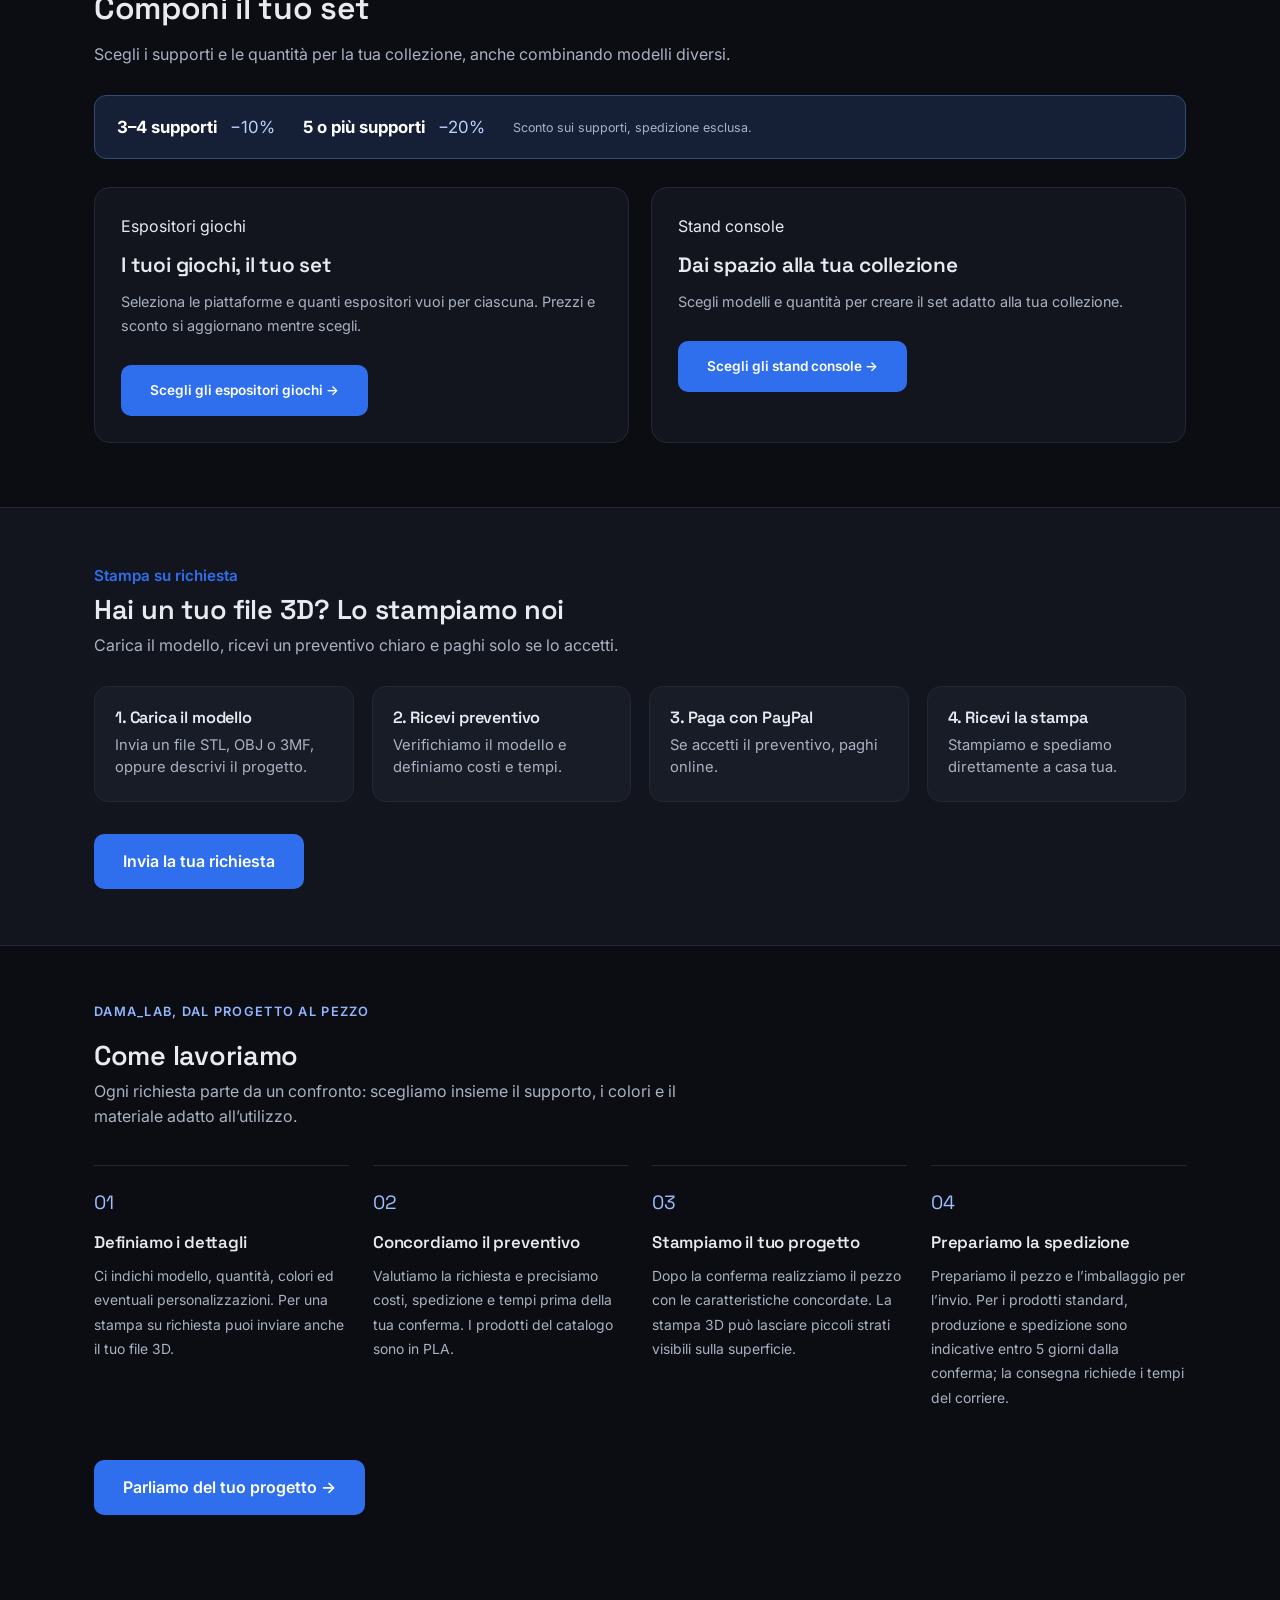
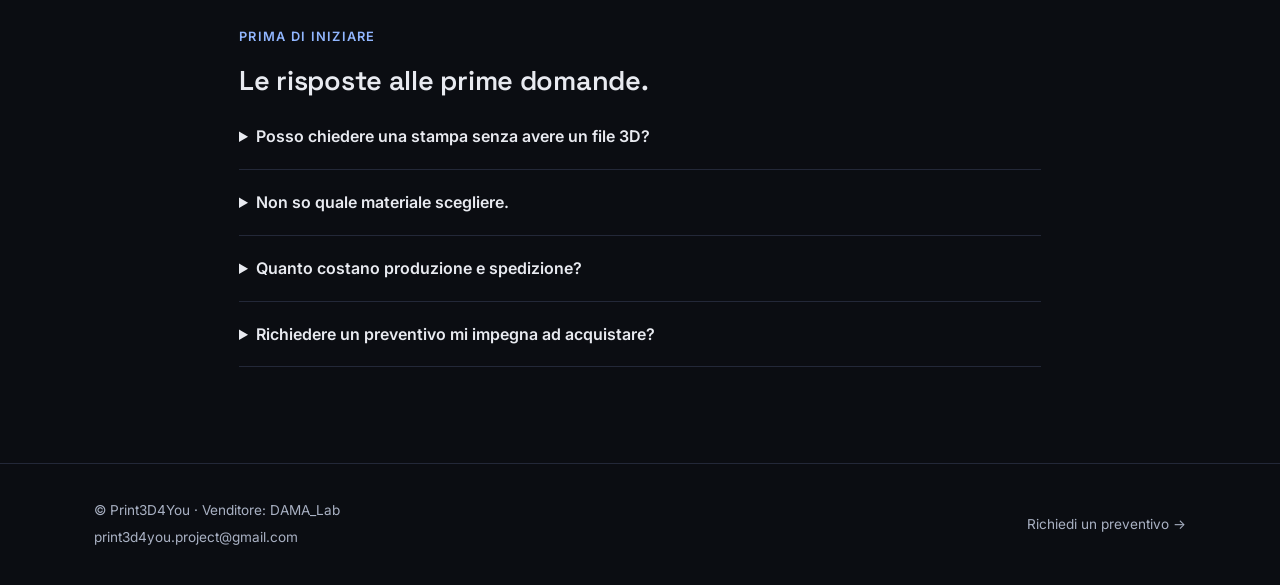
==== commit d3bcc4b4: "Aggiunge ricerca prodotti e alterna articoli nella vetrina" ====
--- a/index.html
+++ b/index.html
@@ -7,7 +7,7 @@
 <title>Print3D4You | Stampa 3D su richiesta</title>
 <link rel="preconnect" href="https://fonts.googleapis.com">
 <link href="https://fonts.googleapis.com/css2?family=Space+Grotesk:wght@500;600;700&family=Inter:wght@400;500;600&display=swap" rel="stylesheet">
-<link rel="stylesheet" href="styles.css?v=hero-20261105">
+<link rel="stylesheet" href="styles.css?v=ricerca-20261105">
 
 
 
@@ -24,7 +24,7 @@
 </script>
 <script src="tracking.js" defer></script>
 <script src="catalogo.js?v=catalogo-20261104" defer></script>
-<script src="site.js?v=hero-20261105" defer></script>
+<script src="site.js?v=ricerca-20261105" defer></script>
 </head>
 <body>
 <a class="skip-link" href="#contenuto">Vai al contenuto</a>
@@ -58,16 +58,25 @@
       <p class="hero-note">Preventivo gratuito · Revisione del modello · Paghi dopo aver accettato</p>
     </div>
     <figure class="hero-visual" data-hero-slideshow>
-      <button type="button" class="hero-motion" data-hero-pause hidden aria-pressed="false">Pausa foto</button>
       <img src="site_images/quadro_inter_1.jpg" alt="Quadro Inter con logo in rilievo e sfondo effetto marmo" fetchpriority="high" width="1024" height="1024">
       <figcaption><span>La squadra del cuore, in rilievo.</span><a href="quadri.html">Scopri i quadri →</a></figcaption>
     </figure>
   </section>
 
+
+  <section class="catalog-search wrap" aria-labelledby="search-title" hidden>
+    <h2 id="search-title">Cosa cerchi per la tua collezione?</h2>
+    <form id="catalog-search-form" role="search">
+      <label for="catalog-search-input">Cerca un prodotto o una console</label>
+      <div class="search-controls"><input id="catalog-search-input" type="search" placeholder="Es. PS2, Game Boy, quadro Inter…" autocomplete="off" maxlength="100"><button class="btn btn-primary" type="submit">Cerca</button></div>
+    </form>
+    <p id="search-status" role="status"></p>
+    <ul id="search-results" class="search-results"></ul>
+  </section>
+
   <section class="categories" id="catalogo">
     <div class="wrap">
       <div class="section-heading"><span class="eyebrow">Il catalogo</span><h2>Un posto speciale per le tue passioni.</h2></div>
-      <button class="category-motion" id="category-motion" type="button" hidden aria-pressed="false">Pausa foto</button>
       <div class="cat-grid">
         <a class="cat-card" data-category-slideshow="quadri" href="quadri.html">
           <img loading="lazy" decoding="async" src="site_images/quadro_inter_1.jpg" alt="Quadro logo squadra di calcio stampato in 3D">
@@ -94,7 +103,7 @@
     </div>
   </section>
 
-  <div class="wrap"><section class="collector-section" id="set-collezionisti" aria-labelledby="sets-title"><div class="section-heading"><span class="eyebrow">La combinazione la scegli tu</span><h2 id="sets-title">Componi il tuo set</h2><p>Scegli i supporti e le quantità per la tua collezione, anche combinando modelli diversi.</p></div><div class="discount-strip"><span><strong>3–4 supporti</strong> −10%</span><span><strong>5 o più supporti</strong> −20%</span><small>Sconto sui supporti, spedizione esclusa.</small></div><div class="collector-grid collector-grid-two"><article class="collector-card"><span class="tag">Espositori giochi</span><h3>I tuoi giochi, il tuo set</h3><p>Seleziona le piattaforme e quanti espositori vuoi per ciascuna. Prezzi e sconto si aggiornano mentre scegli.</p><a class="btn btn-primary" href="componi-set.html?tipo=giochi">Scegli gli espositori giochi →</a></article><article class="collector-card"><span class="tag">Stand console</span><h3>Dai spazio alla tua collezione</h3><p>Scegli i supporti per le tue console, con le versioni PS2 Slim e Fat separate.</p><a class="btn btn-primary" href="componi-set.html?tipo=console">Scegli gli stand console →</a></article></div></section></div>
+  <div class="wrap"><section class="collector-section" id="set-collezionisti" aria-labelledby="sets-title"><div class="section-heading"><span class="eyebrow">La combinazione la scegli tu</span><h2 id="sets-title">Componi il tuo set</h2><p>Scegli i supporti e le quantità per la tua collezione, anche combinando modelli diversi.</p></div><div class="discount-strip"><span><strong>3–4 supporti</strong> −10%</span><span><strong>5 o più supporti</strong> −20%</span><small>Sconto sui supporti, spedizione esclusa.</small></div><div class="collector-grid collector-grid-two"><article class="collector-card"><span class="tag">Espositori giochi</span><h3>I tuoi giochi, il tuo set</h3><p>Seleziona le piattaforme e quanti espositori vuoi per ciascuna. Prezzi e sconto si aggiornano mentre scegli.</p><a class="btn btn-primary" href="componi-set.html?tipo=giochi">Scegli gli espositori giochi →</a></article><article class="collector-card"><span class="tag">Stand console</span><h3>Dai spazio alla tua collezione</h3><p>Scegli modelli e quantità per creare il set adatto alla tua collezione.</p><a class="btn btn-primary" href="componi-set.html?tipo=console">Scegli gli stand console →</a></article></div></section></div>
   <section class="block tinted">
     <div class="wrap">
       <span class="kicker">Stampa su richiesta</span>
--- a/styles.css
+++ b/styles.css
@@ -348,3 +348,17 @@
 .hero-motion[hidden]{display:none;}
 @media(max-width:640px){.hero-visual[data-hero-slideshow]{aspect-ratio:1/1;}}
 @media(prefers-reduced-motion:reduce){.hero-visual[data-hero-slideshow] .hero-slide{transition:none;}}
+
+.catalog-search{padding-top:28px;padding-bottom:36px;}
+.catalog-search[hidden]{display:none;}
+.catalog-search h2{font-size:clamp(1.4rem,3vw,2rem);margin-bottom:18px;}
+.catalog-search label{display:block;color:var(--text-dim);margin-bottom:8px;}
+.search-controls{display:flex;gap:12px;}
+.search-controls input{min-width:0;flex:1;background:var(--surface);color:var(--text);border:1px solid var(--border);border-radius:10px;padding:14px 16px;font:inherit;}
+.search-results{list-style:none;display:grid;grid-template-columns:repeat(2,minmax(0,1fr));gap:10px;padding:0;margin-top:12px;}
+.search-results a{display:flex;flex-direction:column;gap:4px;padding:15px 18px;border:1px solid var(--border);border-radius:10px;text-decoration:none;color:var(--text);background:var(--surface);}
+.search-results a:hover{border-color:var(--accent);}
+.search-results span,#search-status{font-size:.9rem;color:var(--text-dim);}
+.product-card[id]{scroll-margin-top:120px;}
+.product-card:target{outline:2px solid var(--accent);outline-offset:4px;}
+@media(max-width:640px){.search-results{grid-template-columns:1fr;}.search-controls .btn{padding:12px 18px;}}
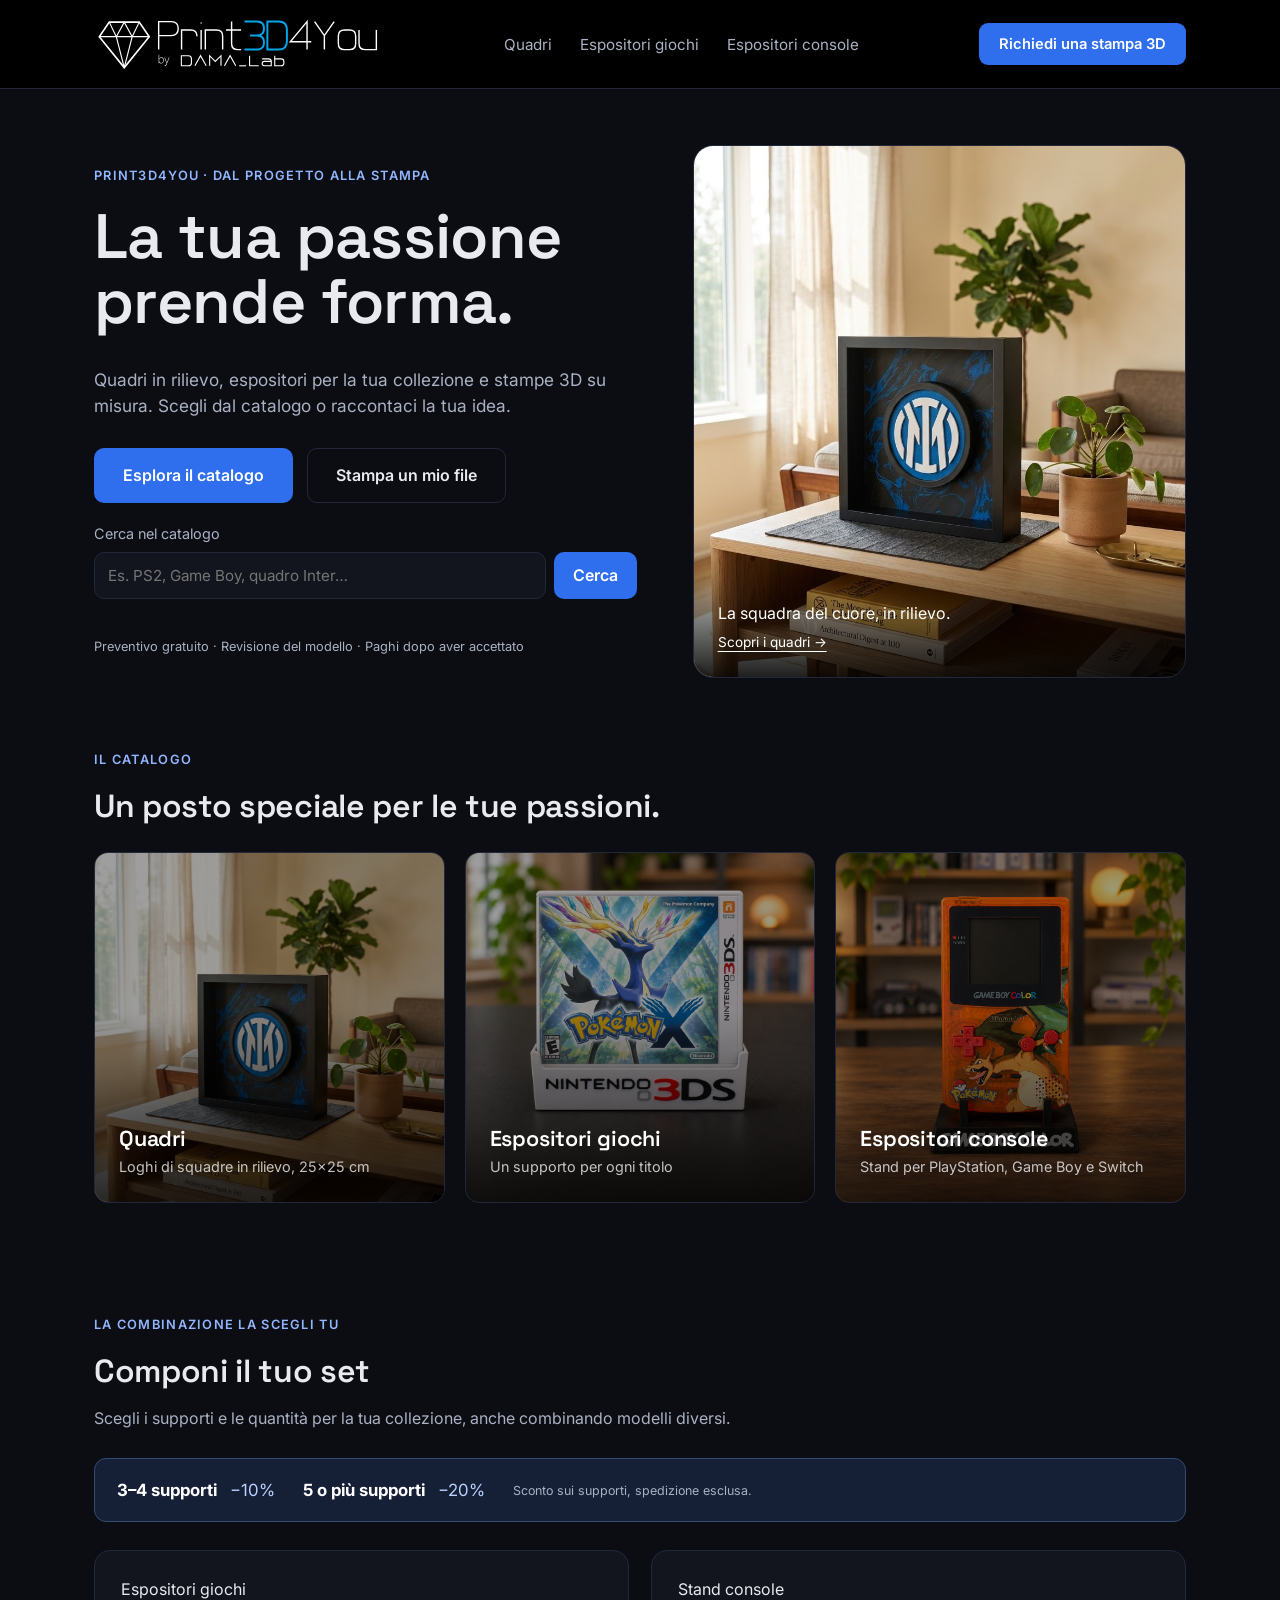
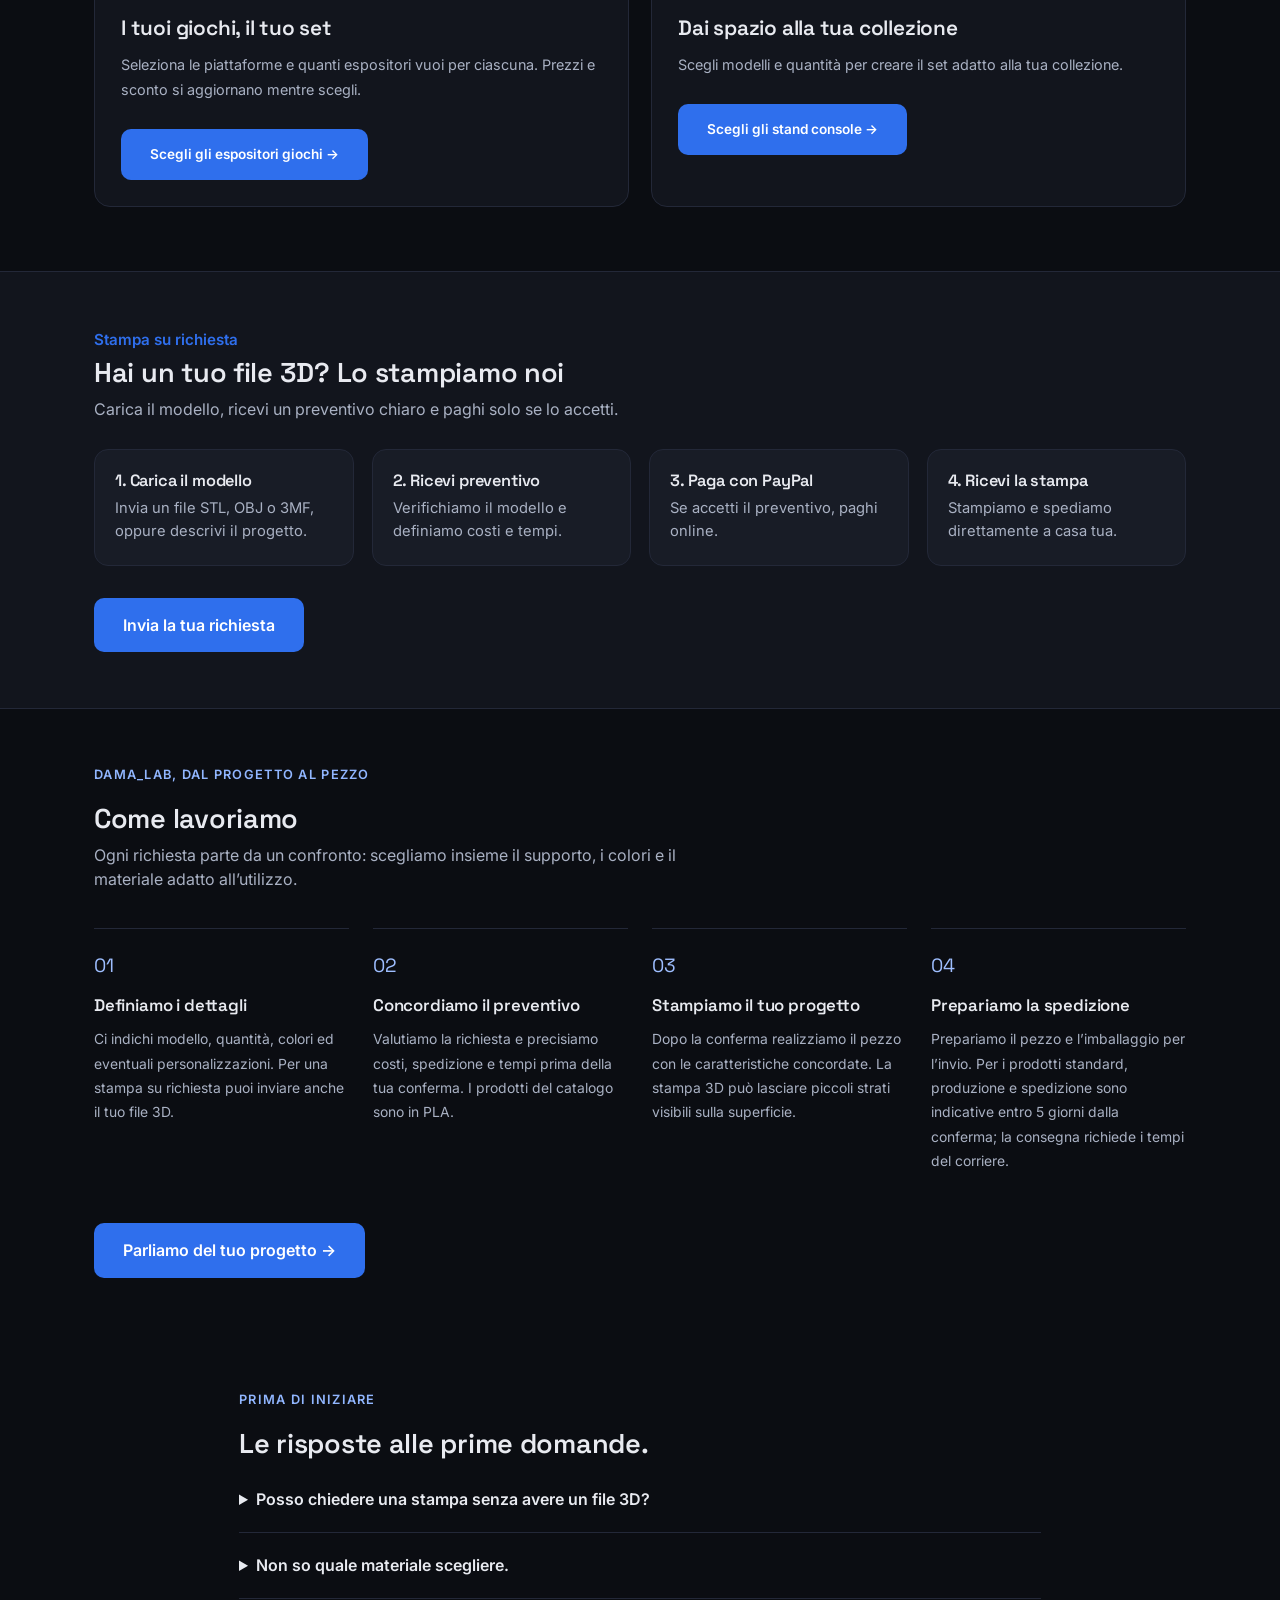
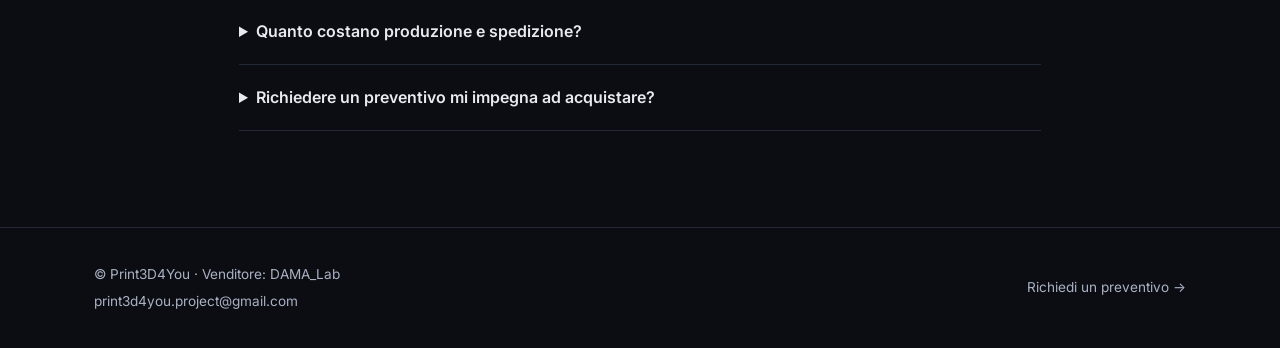
==== commit d27a126f: "Aggiorna vetrine e schede Nintendo" ====
--- a/index.html
+++ b/index.html
@@ -7,7 +7,7 @@
 <title>Print3D4You | Stampa 3D su richiesta</title>
 <link rel="preconnect" href="https://fonts.googleapis.com">
 <link href="https://fonts.googleapis.com/css2?family=Space+Grotesk:wght@500;600;700&family=Inter:wght@400;500;600&display=swap" rel="stylesheet">
-<link rel="stylesheet" href="styles.css?v=ricerca-20261105">
+<link rel="stylesheet" href="styles.css?v=20261110">
 
 
 
@@ -22,9 +22,8 @@
 gtag("js", new Date());
 gtag("config", "G-C6DGYZ65X0");
 </script>
-<script src="tracking.js" defer></script>
-<script src="catalogo.js?v=catalogo-20261104" defer></script>
-<script src="site.js?v=ricerca-20261105" defer></script>
+<script src="tracking.js" defer></script><script src="catalogo.js?v=20261110" defer></script>
+<script src="site.js?v=20261110" defer></script>
 </head>
 <body>
 <a class="skip-link" href="#contenuto">Vai al contenuto</a>
@@ -55,6 +54,14 @@
         <a class="btn btn-primary" href="#catalogo">Esplora il catalogo</a>
         <a class="btn btn-ghost" href="richiesta.html">Stampa un mio file</a>
       </div>
+      <section class="catalog-search hero-search" aria-label="Cerca nel catalogo" hidden>
+        <form id="catalog-search-form" role="search">
+          <label for="catalog-search-input">Cerca nel catalogo</label>
+          <div class="search-controls"><input id="catalog-search-input" type="search" placeholder="Es. PS2, Game Boy, quadro Inter…" autocomplete="off" maxlength="100"><button class="btn btn-primary" type="submit">Cerca</button></div>
+        </form>
+        <p id="search-status" role="status"></p>
+        <ul id="search-results" class="search-results"></ul>
+      </section>
       <p class="hero-note">Preventivo gratuito · Revisione del modello · Paghi dopo aver accettato</p>
     </div>
     <figure class="hero-visual" data-hero-slideshow>
@@ -62,18 +69,6 @@
       <figcaption><span>La squadra del cuore, in rilievo.</span><a href="quadri.html">Scopri i quadri →</a></figcaption>
     </figure>
   </section>
-
-
-  <section class="catalog-search wrap" aria-labelledby="search-title" hidden>
-    <h2 id="search-title">Cosa cerchi per la tua collezione?</h2>
-    <form id="catalog-search-form" role="search">
-      <label for="catalog-search-input">Cerca un prodotto o una console</label>
-      <div class="search-controls"><input id="catalog-search-input" type="search" placeholder="Es. PS2, Game Boy, quadro Inter…" autocomplete="off" maxlength="100"><button class="btn btn-primary" type="submit">Cerca</button></div>
-    </form>
-    <p id="search-status" role="status"></p>
-    <ul id="search-results" class="search-results"></ul>
-  </section>
-
   <section class="categories" id="catalogo">
     <div class="wrap">
       <div class="section-heading"><span class="eyebrow">Il catalogo</span><h2>Un posto speciale per le tue passioni.</h2></div>
@@ -86,14 +81,14 @@
           </div>
         </a>
         <a class="cat-card" data-category-slideshow="giochi" href="espositori-giochi.html">
-          <img loading="lazy" decoding="async" src="site_images/giochi-ambientati/ps5.webp" alt="Espositore per videogioco PS5">
+          <img loading="lazy" decoding="async" src="site_images/giochi-ambientati/3ds-v3.webp" alt="Espositore per Nintendo 3DS">
           <div class="overlay">
             <h3>Espositori giochi</h3>
             <span class="count">Un supporto per ogni titolo</span>
           </div>
         </a>
         <a class="cat-card" data-category-slideshow="console" href="espositori-console.html">
-          <img loading="lazy" decoding="async" src="site_images/console-ambientati/game-boy-color.webp" alt="Stand per Game Boy Color senza console">
+          <img loading="lazy" decoding="async" src="site_images/console-ambientati/game-boy-color-con-console.png" alt="Game Boy Color esposto sul supporto">
           <div class="overlay">
             <h3>Espositori console</h3>
             <span class="count">Stand per PlayStation, Game Boy e Switch</span>
--- a/styles.css
+++ b/styles.css
@@ -357,6 +357,13 @@
 .search-controls input{min-width:0;flex:1;background:var(--surface);color:var(--text);border:1px solid var(--border);border-radius:10px;padding:14px 16px;font:inherit;}
 .search-results{list-style:none;display:grid;grid-template-columns:repeat(2,minmax(0,1fr));gap:10px;padding:0;margin-top:12px;}
 .search-results a{display:flex;flex-direction:column;gap:4px;padding:15px 18px;border:1px solid var(--border);border-radius:10px;text-decoration:none;color:var(--text);background:var(--surface);}
+.hero-search{padding:20px 0 0;max-width:560px;}
+.hero-search label{display:block;color:var(--text-dim);font-size:.9rem;margin-bottom:7px;}
+.hero-search .search-controls{gap:8px;}
+.hero-search .search-controls input{padding:10px 13px;font-size:.95rem;}
+.hero-search .search-controls .btn{padding:10px 18px;}
+.hero-search .search-results a{padding:10px 13px;}
+@media(max-width:640px){.hero-search{max-width:none}.hero-search .search-controls{flex-direction:row}.hero-search .search-controls .btn{padding:10px 14px}}
 .search-results a:hover{border-color:var(--accent);}
 .search-results span,#search-status{font-size:.9rem;color:var(--text-dim);}
 .product-card[id]{scroll-margin-top:120px;}
